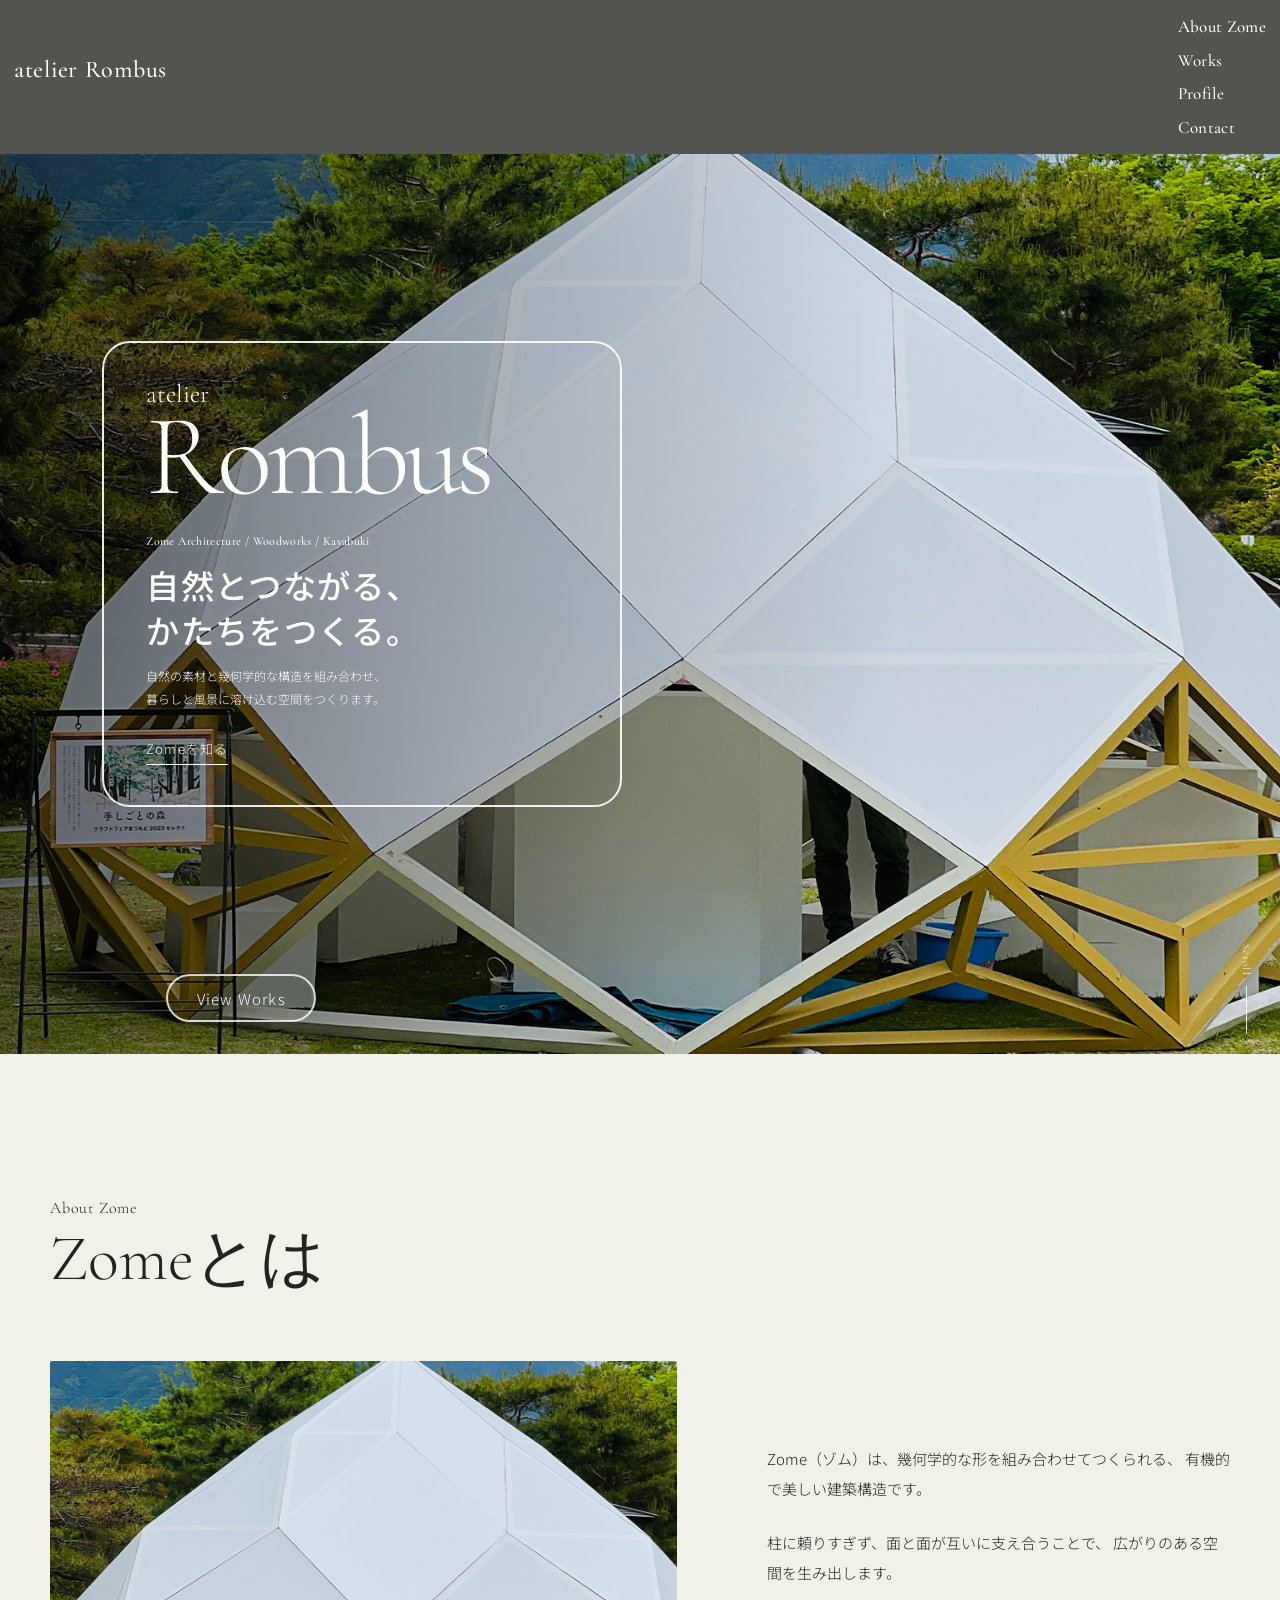
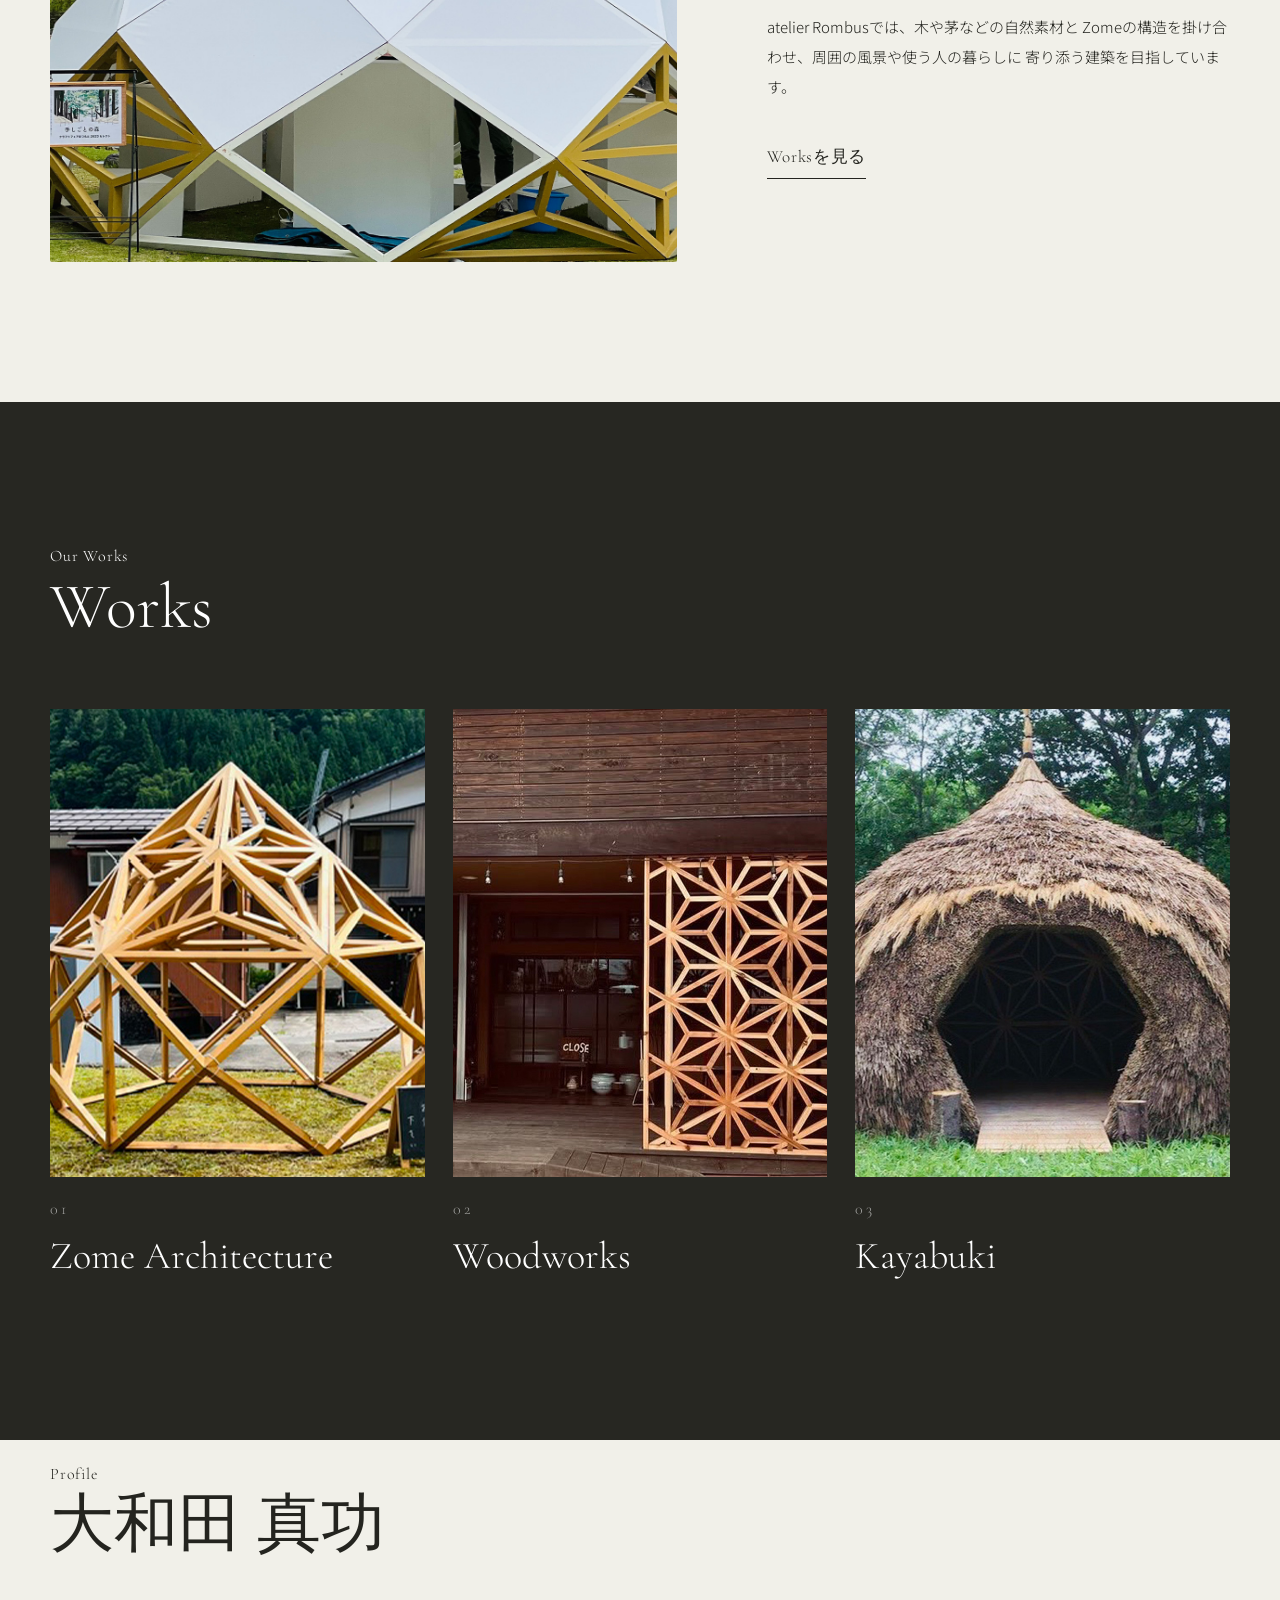
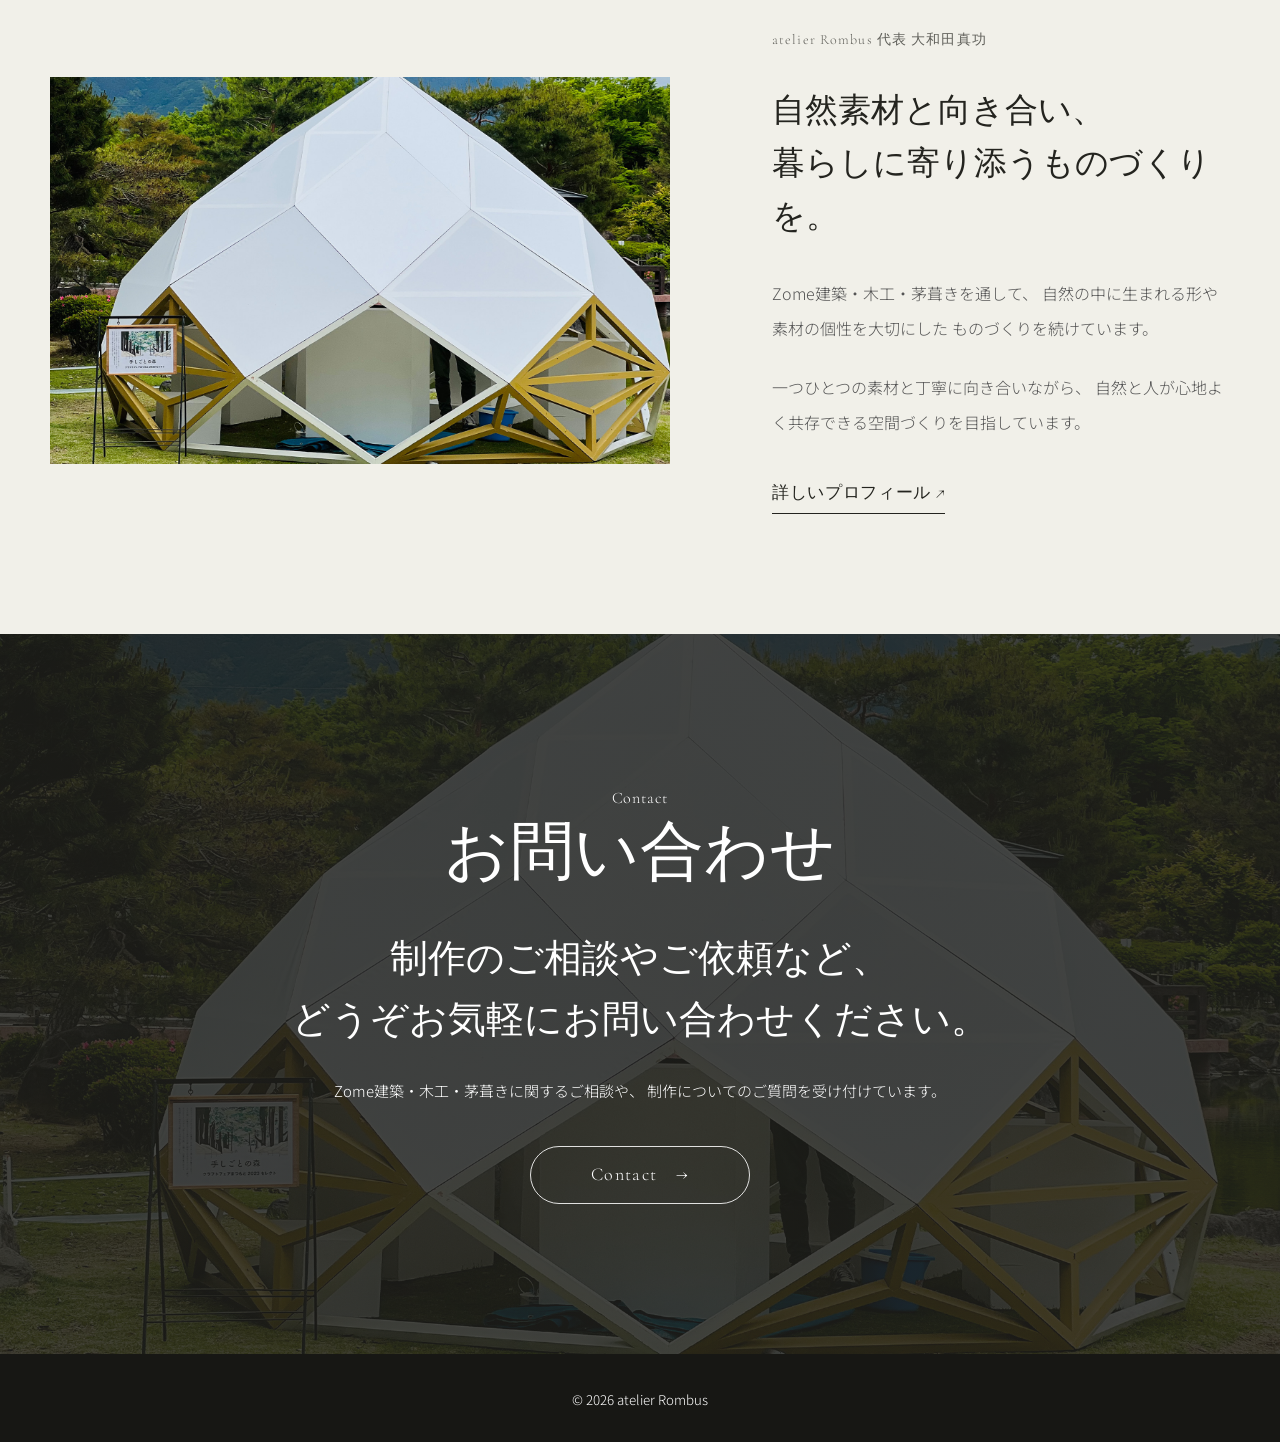
==== index.html @ b45b2fbe "Update site pages and responsive styles" ====
<!DOCTYPE html>
<html lang="ja">
<head>
  <meta charset="UTF-8">

  <meta
    name="viewport"
    content="width=device-width, initial-scale=1.0"
  >

  <meta
  name="description"
  content="atelier Rombusは、Zome建築・木工・茅葺きを通して、自然と人が調和するものづくりを行っています。"
>

  <title>atelier Rombus | Zome建築・木工・茅葺き</title>

  <link rel="icon" type="image/png" href="images/favicon.png">
  <link rel="preconnect" href="https://fonts.googleapis.com">
  <link rel="preconnect" href="https://fonts.gstatic.com" crossorigin>

  <link
    href="https://fonts.googleapis.com/css2?family=Cormorant+Garamond:wght@300;400;500&family=Noto+Sans+JP:wght@300;400;500&display=swap"
    rel="stylesheet"
  >

  <link rel="stylesheet" href="css/style.css">
</head>

<body>

  <header class="header">

    <a class="header-logo" href="#top">
      atelier Rombus
    </a>

    <button
      class="menu-button"
      type="button"
      aria-label="メニューを開く"
      aria-expanded="false"
      aria-controls="global-nav"
    >
      <span></span>
      <span></span>
      <span></span>
    </button>

    <nav
      class="global-nav"
      id="global-nav"
      aria-label="メインナビゲーション"
    >
      <ul>
          <li><a href="#zome">About Zome</a></li>
          <li><a href="#works">Works</a></li>
          <li><a href="profile.html">Profile</a></li>
          <li><a href="contact.html">Contact</a></li>
      </ul>
    </nav>

  </header>


  <main>

    <!-- Hero -->
    <section class="hero" id="top">

      <img
        class="hero-image"
        src="images/hero-main.jpg"
        alt="自然の中に建つ幾何学的な形状のZome建築"
      >

      <div class="hero-overlay"></div>

      <div class="hero-content">

        <div class="hero-copy">

          <p class="hero-small-title">
            atelier
          </p>

          <h1 class="hero-title">
            Rombus
          </h1>

          <p class="hero-category">
            Zome Architecture / Woodworks / Kayabuki
          </p>

          <p class="hero-catch">
            自然とつながる、<br>
            かたちをつくる。
          </p>

          <p class="hero-description">
            自然の素材と幾何学的な構造を組み合わせ、<br>
            暮らしと風景に溶け込む空間をつくります。
          </p>

          <a class="hero-link" href="#zome">
            Zomeを知る
          </a>

        </div>

      </div>

      <a class="photo-link" href="#works">
        View Works
      </a>

      <div class="scroll">
        <span>Scroll</span>
        <span class="scroll-line"></span>
      </div>

    </section>


    <!-- Zomeとは -->
    <section class="zome-section" id="zome">

      <div class="section-inner">

        <div class="zome-heading fade-up">

          <p class="section-label">
            About Zome
          </p>

          <h2 class="section-title">
            Zomeとは
          </h2>

        </div>

        <div class="zome-content">

          <div class="zome-image-wrap fade-up">

            <img
              class="zome-image"
              src="images/hero-main.jpg"
              alt="atelier Rombusが制作するZome建築"
            >

          </div>

          <div class="zome-text fade-up">

            <p>
              Zome（ゾム）は、幾何学的な形を組み合わせてつくられる、
              有機的で美しい建築構造です。
            </p>

            <p>
              柱に頼りすぎず、面と面が互いに支え合うことで、
              広がりのある空間を生み出します。
            </p>

            <p>
              atelier Rombusでは、木や茅などの自然素材と
              Zomeの構造を掛け合わせ、周囲の風景や使う人の暮らしに
              寄り添う建築を目指しています。
            </p>

            <a class="text-link" href="#works">
              Worksを見る
            </a>

          </div>

        </div>

      </div>

    </section>


    <!-- Works -->
    <section class="works-section" id="works">

      <div class="section-inner">

        <p class="section-label fade-up">
          Our Works
        </p>

        <h2 class="section-title fade-up">
          Works
        </h2>

        <div class="works-grid">

          <!-- Zome -->
          <a
            href="zome.html"
            class="work-card fade-up"
          >

            <div class="work-card-image">
              <img
                src="images/works-zome.jpg"
                alt="Zome Architecture"
              >
            </div>

            <p class="work-number">01</p>

            <h3>Zome Architecture</h3>

          </a>


          <!-- Woodworks -->
          <a href="woodworks.html" class="work-card fade-up">

            <div class="work-card-image">
              <img
                src="images/works-woodworks.jpg"
                alt="Woodworks"
              >
            </div>

            <p class="work-number">02</p>

            <h3>Woodworks</h3>

          </a>


          <!-- Kayabuki -->
          <a href="kayabuki.html" class="work-card fade-up">

            <div class="work-card-image">
              <img
                src="images/works-kayabuki.jpg"
                alt="Kayabuki"
              >
            </div>

            <p class="work-number">03</p>

            <h3>Kayabuki</h3>

          </a>

        </div>

      </div>

    </section>


    <!-- Profile -->
<section class="profile-section" id="profile">

  <div class="section-inner">

    <div class="profile-heading fade-up">

      <p class="section-label">
        Profile
      </p>

      <h2 class="section-title">
        大和田 真功
      </h2>

    </div>

    <div class="profile-content">

      <div class="profile-image-wrap fade-up">

        <img
          class="profile-image"
          src="images/hero-main.jpg"
          alt="atelier Rombus代表 大和田真功"
        >

      </div>

      <div class="profile-body fade-up">

        <p class="profile-role">
          atelier Rombus 代表  大和田真功
        </p>

        <p class="profile-lead">
          自然素材と向き合い、<br>
          暮らしに寄り添うものづくりを。
        </p>

        <p class="profile-text">
          Zome建築・木工・茅葺きを通して、
          自然の中に生まれる形や素材の個性を大切にした
          ものづくりを続けています。
        </p>

        <p class="profile-text">
          一つひとつの素材と丁寧に向き合いながら、
          自然と人が心地よく共存できる空間づくりを目指しています。
        </p>

        <a class="text-link" href="profile.html">
          詳しいプロフィール ↗
        </a>

      </div>

    </div>

  </div>

</section>


    <!-- Contact -->
    <section class="contact-section" id="contact">

      <div class="section-inner narrow fade-up">

        <p class="section-label">
          Contact
        </p>

        <h2 class="section-title">
          お問い合わせ
        </h2>

        <p class="contact-lead">
          制作のご相談やご依頼など、<br>
          どうぞお気軽にお問い合わせください。
        </p>

        <p class="contact-text">
          Zome建築・木工・茅葺きに関するご相談や、
          制作についてのご質問を受け付けています。
        </p>

        <a class="contact-button" href="contact.html">
         Contact
        <span aria-hidden="true">→</span>
        </a>

      </div>

    </section>

  </main>


  <footer class="footer">

    <p>
      <small>&copy; 2026 atelier Rombus</small>
    </p>

  </footer>


  <script>
    const menuButton = document.querySelector(".menu-button");
    const globalNav = document.querySelector(".global-nav");
    const navLinks = document.querySelectorAll(".global-nav a");

    if (menuButton && globalNav) {
      menuButton.addEventListener("click", () => {
        const isOpen =
          menuButton.getAttribute("aria-expanded") === "true";

        menuButton.setAttribute(
          "aria-expanded",
          String(!isOpen)
        );

        globalNav.classList.toggle("is-open");
        menuButton.classList.toggle("is-open");
      });
    }

    navLinks.forEach((link) => {
      link.addEventListener("click", () => {
        menuButton?.setAttribute(
          "aria-expanded",
          "false"
        );

        globalNav?.classList.remove("is-open");
        menuButton?.classList.remove("is-open");
      });
    });


    const fadeElements =
      document.querySelectorAll(".fade-up");

    const fadeObserver = new IntersectionObserver(
      (entries, observer) => {
        entries.forEach((entry) => {
          if (entry.isIntersecting) {
            entry.target.classList.add("is-visible");
            observer.unobserve(entry.target);
          }
        });
      },
      {
        threshold: 0.15,
      }
    );

    fadeElements.forEach((element) => {
      fadeObserver.observe(element);
    });const header = document.querySelector(".header");

const darkHeaderSections = [
  document.querySelector("#zome"),
  document.querySelector("#profile"),
  document.querySelector("#contact")
].filter(Boolean);

const updateHeaderColor = () => {
  const headerY = 120;

  const shouldBeDark = darkHeaderSections.some((section) => {
    const rect = section.getBoundingClientRect();

    return rect.top <= headerY && rect.bottom >= headerY;
  });

  header?.classList.toggle("is-dark", shouldBeDark);
};

window.addEventListener("scroll", updateHeaderColor);
window.addEventListener("resize", updateHeaderColor);

updateHeaderColor();
  </script>

</body>
</html>
---- css/style.css ----
@charset "UTF-8";

/* =========================
   Base
========================= */

:root {
  --color-white: #ffffff;
  --color-black: #171714;
  --color-text: #24241f;
  --color-bg: #f1f0e9;
  --color-line: rgba(255, 255, 255, 0.75);
  --font-serif: "Cormorant Garamond", serif;
  --font-sans: "Noto Sans JP", sans-serif;
}

*,
*::before,
*::after {
  box-sizing: border-box;
}

html {
  scroll-behavior: smooth;
}

body {
  margin: 0;
  color: var(--color-text);
  background: var(--color-bg);
  font-family: var(--font-sans);
  font-weight: 300;
  line-height: 1.8;
}

img {
  display: block;
  width: 100%;
}

a {
  color: inherit;
  text-decoration: none;
}

ul {
  margin: 0;
  padding: 0;
  list-style: none;
}

button {
  padding: 0;
  border: 0;
  background: transparent;
  color: inherit;
  font: inherit;
}


/* =========================
   Header
========================= */

.header {
  top: 16px;
  right: 16px;
  left: 16px;

  display: flex;
  align-items: center;
  justify-content: space-between;

  padding: 10px 14px;

  background: rgba(23, 23, 20, 0.72);
  backdrop-filter: blur(8px);
  -webkit-backdrop-filter: blur(8px);

  color: var(--color-white);
  text-shadow: none;
}

.header.is-dark {
  color: var(--color-white);
}

.header.is-dark .menu-button span {
  background: var(--color-white);
}

.header-logo {
  display: inline-block;
  margin-bottom: 14px;
  font-family: var(--font-serif);
  font-size: 24px;
  font-weight: 500;
  letter-spacing: 0.03em;
}

.global-nav a {
  display: block;
  padding: 4px 0;
  font-family: var(--font-serif);
  font-size: 17px;
  font-weight: 500;
  line-height: 1.5;
  letter-spacing: 0.02em;
  transition: opacity 0.3s ease;
}

.global-nav a:hover {
  opacity: 0.6;
}

.menu-button {
  display: none;
}

.header.is-dark {
  color: #222;
  text-shadow: none;
}


/* =========================
   Hero
========================= */

.hero {
  position: relative;
  min-height: 100svh;
  overflow: hidden;
  color: var(--color-white);
  background: #333;
}

.hero-image {
  position: absolute;
  inset: 0;
  height: 100%;
  object-fit: cover;
  object-position: center;
}

.hero-overlay {
  position: absolute;
  inset: 0;
  background:
    linear-gradient(
      90deg,
      rgba(0, 0, 0, 0.52) 0%,
      rgba(0, 0, 0, 0.22) 38%,
      rgba(0, 0, 0, 0.03) 70%
    );
}

.hero-content {
  position: relative;
  z-index: 2;
  display: flex;
  min-height: 100svh;
  align-items: center;
  padding: 60px 7vw 120px 8vw;
}

.hero-copy {
  width: min(520px, 48vw);
  padding: 38px 42px 40px;
  border: 2px solid rgba(255,255,255,.9);
  border-radius: 28px;
}

.hero-small-title {
  margin: 0 0 2px;
  font-family: var(--font-serif);
  font-size: clamp(20px, 2vw, 30px);
  font-weight: 300;
  line-height: 1;
}

.hero-title {
  margin: 0 0 26px;
  font-family: var(--font-serif);
  font-size: clamp(72px, 9vw, 138px);
  font-weight: 300;
  line-height: 0.84;
  letter-spacing: -0.04em;
}

.hero-category {
  margin: 0 0 10px;
  font-family: var(--font-serif);
  font-size: 12px;
  font-weight: 500;
  letter-spacing: 0.03em;
}

.hero-catch {
  margin: 0 0 12px;
  font-size: clamp(24px, 2.6vw, 38px);
  font-weight: 500;
  line-height: 1.35;
  letter-spacing: 0.04em;
}

.hero-description {
  margin: 0 0 22px;
  font-size: 12px;
  line-height: 1.9;
}

.hero-link {
  position: relative;
  display: inline-block;
  padding-bottom: 5px;
  font-size: 13px;
  letter-spacing: 0.08em;
}

.hero-link::after {
  position: absolute;
  right: 0;
  bottom: 0;
  left: 0;
  height: 1px;
  background: var(--color-white);
  content: "";
  transform-origin: left;
  transition: transform 0.3s ease;
}

.hero-link:hover::after {
  transform: scaleX(0.45);
}

.photo-link {
  position: absolute;
  bottom: 32px;
  left: 13vw;
  z-index: 3;
  display: grid;

  width: 150px;
  height: 48px;

  place-items: center;

  border: 2px solid rgba(255, 255, 255, 0.8);
  border-radius: 999px;

  font-size: 15px;

  letter-spacing: 0.08em;
}

.photo-link:hover {
  background: var(--color-white);
  color: var(--color-black);
}

.scroll {
  position: absolute;
  right: 24px;
  bottom: 20px;
  z-index: 3;
  display: flex;
  align-items: center;
  gap: 10px;
  writing-mode: vertical-rl;
}

.scroll span:first-child {
  font-family: var(--font-serif);
  font-size: 11px;
  letter-spacing: 0.12em;
}

.scroll-line {
  display: block;
  width: 1px;
  height: 48px;
  background: rgba(255, 255, 255, 0.8);
}


/* =========================
   Common section
========================= */

.section-inner {
  width: min(1180px, calc(100% - 48px));
  margin-inline: auto;
}

.section-inner.narrow {
  width: min(760px, calc(100% - 48px));
}

.section-label {
  margin: 0 0 4px;
  font-family: var(--font-serif);
  font-size: 16px;
  letter-spacing: 0.05em;
}

.section-title {
  margin: 0;
  font-family: var(--font-serif);
  font-size: clamp(42px, 5vw, 72px);
  font-weight: 300;
  line-height: 1;
}


/* =========================
   Zome
========================= */

.zome-section {
  padding: 140px 0;
}

.zome-heading {
  margin-bottom: 70px;
}

.zome-content {
  display: grid;
  grid-template-columns: minmax(0, 1.15fr) minmax(300px, 0.85fr);
  align-items: center;
  gap: clamp(40px, 7vw, 100px);
}

.zome-image-wrap {
  overflow: hidden;
  border-radius: 2px;
}

.zome-image {
  aspect-ratio: 5 / 4;
  object-fit: cover;
}

.zome-text {
  font-size: 15px;
}

.zome-text p {
  margin: 0 0 24px;
}

.text-link {
  position: relative;
  display: inline-block;
  margin-top: 14px;
  padding-bottom: 5px;
  font-family: var(--font-serif);
  font-size: 17px;
  letter-spacing: 0.04em;
}

.text-link::after {
  position: absolute;
  right: 0;
  bottom: 0;
  left: 0;
  height: 1px;
  background: currentColor;
  content: "";
}


/* =========================
   Works
========================= */

.works-section {
  padding: 140px 0 160px;
  background: #272722;
  color: var(--color-white);
}

.works-grid {
  display: grid;
  grid-template-columns: repeat(3, 1fr);
  gap: 28px;
  margin-top: 70px;
}

.work-card {
  display: block;
  color: inherit;
  text-decoration: none;
  overflow: hidden;
}

.work-card-image {
  position: relative;
  overflow: hidden;
  aspect-ratio: 4 / 5;
}

.work-card-image img {
  width: 100%;
  height: 100%;
  object-fit: cover;
  transition: transform .6s ease;
}

.work-card:hover img {
  transform: scale(1.05);
}

.work-number {
  margin: 18px 0 10px;
  font-family: var(--font-serif);
  font-size: 16px;
  letter-spacing: .18em;
  opacity: .55;
}

.work-card h3 {
  margin: 0;
  font-family: var(--font-serif);
  font-size: clamp(26px, 3vw, 38px);
  font-weight: 300;
  line-height: 1.2;
}

/* =========================
   Profile
========================= */

.profile-section {
  padding: 150px 0;
  background: var(--color-bg);
}

.profile-heading {
  margin-bottom: 70px;
}

.profile-content {
  display: grid;
  grid-template-columns: 1.15fr 0.85fr;
  align-items: center;
  gap: clamp(50px, 8vw, 110px);
}

.profile-image-wrap {
  overflow: hidden;
}

.profile-image {
  display: block;
  width: 100%;
  aspect-ratio: 16 / 10;
  object-fit: cover;
  object-position: center;
}

.profile-body {
  max-width: 520px;
}

.profile-role {
  margin: 0 0 18px;
  font-family: var(--font-serif);
  font-size: 16px;
  letter-spacing: 0.08em;
  opacity: 0.7;
}

.profile-lead {
  margin: 0 0 32px;
  font-family: var(--font-serif);
  font-size: clamp(24px, 2.6vw, 38px);
  font-weight: 300;
  line-height: 1.6;
}

.profile-text {
  margin: 0 0 24px;
  color: #555;
  font-size: 16px;
  line-height: 2.2;
}


/* =========================
   Contact
========================= */

.contact-section {
  position: relative;
  overflow: hidden;
  padding: 150px 0;
  background:
    linear-gradient(
      rgba(31, 31, 27, 0.82),
      rgba(31, 31, 27, 0.82)
    ),
    url("../images/hero-main.jpg") center / cover;
  color: var(--color-white);
  text-align: center;
}

.contact-section .section-label {
  margin-bottom: 8px;
}

.contact-section .section-title {
  margin-bottom: 44px;
}

.contact-lead {
  margin: 0 0 24px;
  font-family: var(--font-serif);
  font-size: clamp(26px, 3vw, 40px);
  font-weight: 300;
  line-height: 1.6;
}

.contact-text {
  max-width: 620px;
  margin: 0 auto 40px;
  font-size: 15px;
  line-height: 2;
}

.contact-button {
  display: inline-flex;
  min-width: 220px;
  min-height: 58px;
  align-items: center;
  justify-content: center;
  gap: 18px;
  border: 1px solid rgba(255, 255, 255, 0.85);
  border-radius: 999px;
  font-family: var(--font-serif);
  font-size: 18px;
  letter-spacing: 0.08em;
  transition:
    background 0.3s ease,
    color 0.3s ease,
    transform 0.3s ease;
}

.contact-button span {
  transition: transform 0.3s ease;
}

.contact-button:hover {
  background: var(--color-white);
  color: var(--color-black);
  transform: translateY(-2px);
}

.contact-button:hover span {
  transform: translateX(6px);
}


/* =========================
   Footer
========================= */

.footer {
  padding: 30px 24px;
  background: var(--color-black);
  color: var(--color-white);
  text-align: center;
}

.footer p {
  margin: 0;
}

/* =========================
   Scroll Animation
========================= */

.fade-up {
  opacity: 0;
  transform: translateY(40px);
  transition:
    opacity 0.8s ease,
    transform 0.8s ease;
}

.fade-up.is-visible {
  opacity: 1;
  transform: translateY(0);
}

/* =========================
   Tablet
========================= */

@media (max-width: 900px) {

  .header {
    top: 22px;
    right: 22px;
    left: 22px;
    display: flex;
    align-items: center;
    justify-content: space-between;
  }

  .header-logo {
    margin: 0;
    font-size: 19px;
  }

  .menu-button {
    position: relative;
    z-index: 102;
    display: flex;
    width: 36px;
    height: 30px;
    flex-direction: column;
    justify-content: center;
    gap: 6px;
    cursor: pointer;
  }

  .menu-button span {
    display: block;
    width: 100%;
    height: 1px;
    background: var(--color-white);
    transition:
      transform 0.3s ease,
      opacity 0.3s ease;
  }

  .menu-button.is-open span:nth-child(1) {
    transform: translateY(7px) rotate(45deg);
  }

  .menu-button.is-open span:nth-child(2) {
    opacity: 0;
  }

  .menu-button.is-open span:nth-child(3) {
    transform: translateY(-7px) rotate(-45deg);
  }

  .global-nav {
    position: fixed;
    inset: 0;
    z-index: 101;
    display: grid;
    place-items: center;
    background: rgba(23, 23, 20, 0.96);
    opacity: 0;
    pointer-events: none;
    transition: opacity 0.3s ease;
  }

  .global-nav.is-open {
    opacity: 1;
    pointer-events: auto;
  }

  .global-nav ul {
    text-align: center;
  }
  .global-nav ul {
  text-align: center;
}

.global-nav li {
  margin-bottom: 18px;
}

.global-nav li:last-child {
  margin-bottom: 0;
}

.global-nav a {
  padding: 8px;
  font-size: 34px;
}

  .global-nav a {
    padding: 8px;
    font-size: 34px;
  }

  .photo-link {
    left: 24px;
  }

  .zome-content {
    grid-template-columns: 1fr;
  }

  .works-grid {
    grid-template-columns: 1fr;
    gap: 60px;
  }

  .work-card-image {
    aspect-ratio: 16 / 10;
  }

  .profile-content {
  grid-template-columns: 1fr;
  gap: 40px;
}

}

/* =========================
   Scroll Animation
========================= */

.fade-up {
  opacity: 0;
  transform: translateY(40px);
  transition:
    opacity 0.8s ease,
    transform 0.8s ease;
}

.fade-up.is-visible {
  opacity: 1;
  transform: translateY(0);
}

/* =========================
   Smartphone
========================= */

@media (max-width: 600px) {

  .hero {
    min-height: 100svh;
  }

  .hero-image {
    object-position: 57% center;
  }

  .hero-overlay {
    background:
      linear-gradient(
        180deg,
        rgba(31, 31, 27, 88) 10%,
        rgba(31, 31, 27, 88) 100%
      );
  }

.hero-content {
  padding: 60px 6vw 100px;
}

.hero-copy {
  width: min(100%, 260px);
  border: 2px solid rgba(255, 255, 255, 0.9);
  padding: 38px 14px;
}

  .hero-small-title {
    font-size: 19px;
  }

  .hero-title {
  margin-bottom: 22px;
  font-size: clamp(60px, 19vw, 86px);
}

  .hero-category {
    font-size: 10px;
    line-height: 1.5;
  }

  .hero-catch {
  font-size: 27px;
  line-height: 1.45;
}

 .hero-description {
  font-size: 12px;
  line-height: 1.8;
}

  .hero-description br {
    display: none;
  }

  .photo-link {
    bottom: 24px;
    left: 18px;
    width: 116px;
    height: 38px;
  }

  .scroll {
    right: 14px;
  }

  .zome-section,
  .works-section,
  .profile-section,
  .contact-section {
    padding: 95px 0;
  }

  .section-inner,
  .section-inner.narrow {
    width: min(100% - 36px, 1180px);
  }

  .zome-heading {
    margin-bottom: 45px;
  }

  .zome-content {
    gap: 34px;
  }

  .profile-text {
    margin-top: 38px;
    font-size: 14px;
  }

  .contact-section {
  padding: 120px 0;
}

.contact-section .section-title {
  margin-bottom: 32px;
}

.contact-lead {
  font-size: 25px;
}

.contact-text {
  font-size: 14px;
}

.contact-button{
  transition:
    background .3s,
    color .3s,
    transform .3s,
    box-shadow .3s;
}
.contact-button:hover{
  transform: translateY(-2px);
  box-shadow: 0 12px 30px rgba(0,0,0,.18);
}

}
/* ==============================
   Zome Detail
============================== */

.zome-intro {
  padding: 140px 24px 80px;
}

.zome-intro .section-inner,
.zome-gallery .section-inner {
  width: min(1100px, 90%);
  margin: 0 auto;
}

.zome-intro h1 {
  font-family: "Cormorant Garamond", serif;
  font-size: 48px;
  font-weight: 400;
  margin-bottom: 24px;
}

.zome-lead {
  font-size: 18px;
  margin-bottom: 24px;
}

.zome-text {
  max-width: 700px;
  line-height: 2;
}


/* Gallery */

.zome-gallery {
  padding: 40px 24px 120px;
}
/* Zome Structure */

.zome-structure {
  display: grid;
  grid-template-columns: 1fr 1fr;
  gap: 64px;
  align-items: center;
  margin-top: 120px;
}

.zome-structure-image img {
  display: block;
  width: 100%;
  height: auto;
}

.zome-structure-text h2 {
  font-family: "Cormorant Garamond", serif;
  font-size: 36px;
  font-weight: 400;
  margin-bottom: 24px;
}

.zome-structure-text p {
  line-height: 2;
}


@media (max-width: 768px) {

  .zome-structure {
    grid-template-columns: 1fr;
    gap: 32px;
    margin-top: 80px;
  }

}

.gallery-wide {
  margin-bottom: 80px;
}

.gallery-wide img {
  display: block;
  width: 100%;
  height: auto;
}

.gallery-pair {
  display: grid;
  grid-template-columns: repeat(2, 1fr);
  gap: 32px;
  margin-bottom: 80px;
}

.gallery-portrait {
  aspect-ratio: 3 / 4;
}

.image-placeholder {
  width: 100%;
  height: 100%;
  display: flex;
  align-items: center;
  justify-content: center;
  background: #e8e5dc;
  color: #777;
  font-size: 14px;
}
.gallery-portrait img {
  width: 100%;
  height: 100%;
  object-fit: cover;
  display: block;
}

/* Smartphone */

@media (max-width: 768px) {

  .zome-intro {
    padding: 110px 20px 60px;
  }

  .zome-intro h1 {
    font-size: 36px;
  }

  .gallery-pair {
    grid-template-columns: 1fr 1fr;
    gap: 12px;
    margin-bottom: 48px;
  }

  .gallery-wide {
    margin-bottom: 48px;
  }

  .zome-gallery {
    padding: 20px 20px 80px;
  }

}
/* ========================================
   Woodworks
======================================== */

.woodworks-pair {
  display: grid;
  grid-template-columns: 1fr 1fr;
  gap: 32px;
  align-items: start;
  margin-bottom: 72px;
}

.woodworks-item {
  width: 100%;
}

.woodworks-item img {
  display: block;
  width: 100%;
  height: auto;
}

.zome-gallery .gallery-wide {
  margin-bottom: 72px;
}

.zome-gallery .gallery-wide img {
  display: block;
  width: 100%;
  height: auto;
}


/* Woodworks Smartphone */
@media (max-width: 768px) {

  .woodworks-pair {
    grid-template-columns: 1fr;
    gap: 32px;
    margin-bottom: 48px;
  }

  .zome-gallery .gallery-wide {
    margin-bottom: 48px;
  }

}

/* Smartphone */
@media (max-width: 768px) {

  .woodworks-pair {
    grid-template-columns: 1fr;
    gap: 24px;
    margin-bottom: 32px;
  }

}
/* ========================================
   Woodworks
======================================== */

.woodworks-pair {
  display: grid;
  grid-template-columns: 1fr 1fr;
  gap: 32px;
  align-items: start;
  margin-bottom: 72px;
}

.woodworks-item {
  width: 100%;
}

.woodworks-item img {
  display: block;
  width: 100%;
  height: auto;
}

.zome-gallery .gallery-wide {
  margin-bottom: 72px;
}

.zome-gallery .gallery-wide img {
  display: block;
  width: 100%;
  height: auto;
}


/* Woodworks Smartphone */
@media (max-width: 768px) {

  .woodworks-pair {
    grid-template-columns: 1fr;
    gap: 32px;
    margin-bottom: 48px;
  }

  .zome-gallery .gallery-wide {
    margin-bottom: 48px;
  }

}
/* ========================================
   Profile
======================================== */

.profile-section {
  padding: 20px 0 120px;
}

.profile-grid {
  display: grid;
  grid-template-columns: 0.9fr 1.1fr;
  gap: 72px;
  align-items: center;
}

.profile-placeholder {
  width: 100%;
  height: 420px;
  display: flex;
  align-items: center;
  justify-content: center;
  background: #e8e6df;
  color: #777;
  font-family: var(--font-serif);
  letter-spacing: 0.15em;
  font-size: 14px;
}

.profile-content h2 {
  margin: 16px 0 8px;
  font-size: 36px;
  font-weight: 400;
}

.profile-role {
  margin-bottom: 32px;
  font-size: 14px;
  letter-spacing: 0.08em;
}

.profile-text p {
  margin-bottom: 20px;
}

.profile-note {
  margin-top: 28px;
  font-size: 12px;
  opacity: 0.6;
}


/* Profile Smartphone */
@media (max-width: 768px) {

  .profile-section {
    padding: 20px 20px 80px;
  }

  .profile-grid {
    grid-template-columns: 1fr;
    gap: 40px;
  }

  .profile-placeholder {
    height: 360px;
  }

  .profile-content h2 {
    font-size: 30px;
  }

}
/* ========================================
   Contact
======================================== */

.contact-page {
  padding: 80px 0 120px;
  background: var(--color-bg);
  background-image: none;
  color: var(--color-text);
  text-align: left;
}

.contact-form {
  max-width: 720px;
  margin: 0;
}

.contact-form,
.contact-form label,
.contact-form input,
.contact-form textarea {
  color: var(--color-text);
}

.form-group {
  margin-bottom: 40px;
}

.form-group label {
  display: block;
  margin-bottom: 12px;
  font-size: 13px;
  letter-spacing: 0.05em;
}

.form-group input,
.form-group textarea {
  display: block;
  width: 100%;
  padding: 14px 0;
  border: none;
  border-bottom: 1px solid rgba(36, 36, 31, 0.35);
  border-radius: 0;
  outline: none;
  background: transparent;
  color: var(--color-text);
  font: inherit;
}

.form-group textarea {
  resize: vertical;
}

.form-group input:focus,
.form-group textarea:focus {
  border-bottom-color: var(--color-text);
}

.form-submit {
  margin-top: 48px;
}

.form-submit button {
  min-width: 160px;
  padding: 14px 32px;
  border: 1px solid var(--color-text);
  background: transparent;
  color: var(--color-text);
  font-family: var(--font-serif);
  font-size: 14px;
  letter-spacing: 0.12em;
  cursor: pointer;
  transition: 0.3s;
}

.form-submit button:hover {
  background: var(--color-text);
  color: var(--color-bg);
}


/* Contact Smartphone */
@media (max-width: 768px) {

  .contact-page {
  padding: 20px 20px 80px;
}

  .form-group {
    margin-bottom: 32px;
  }

  .form-submit button {
    width: 100%;
  }

}
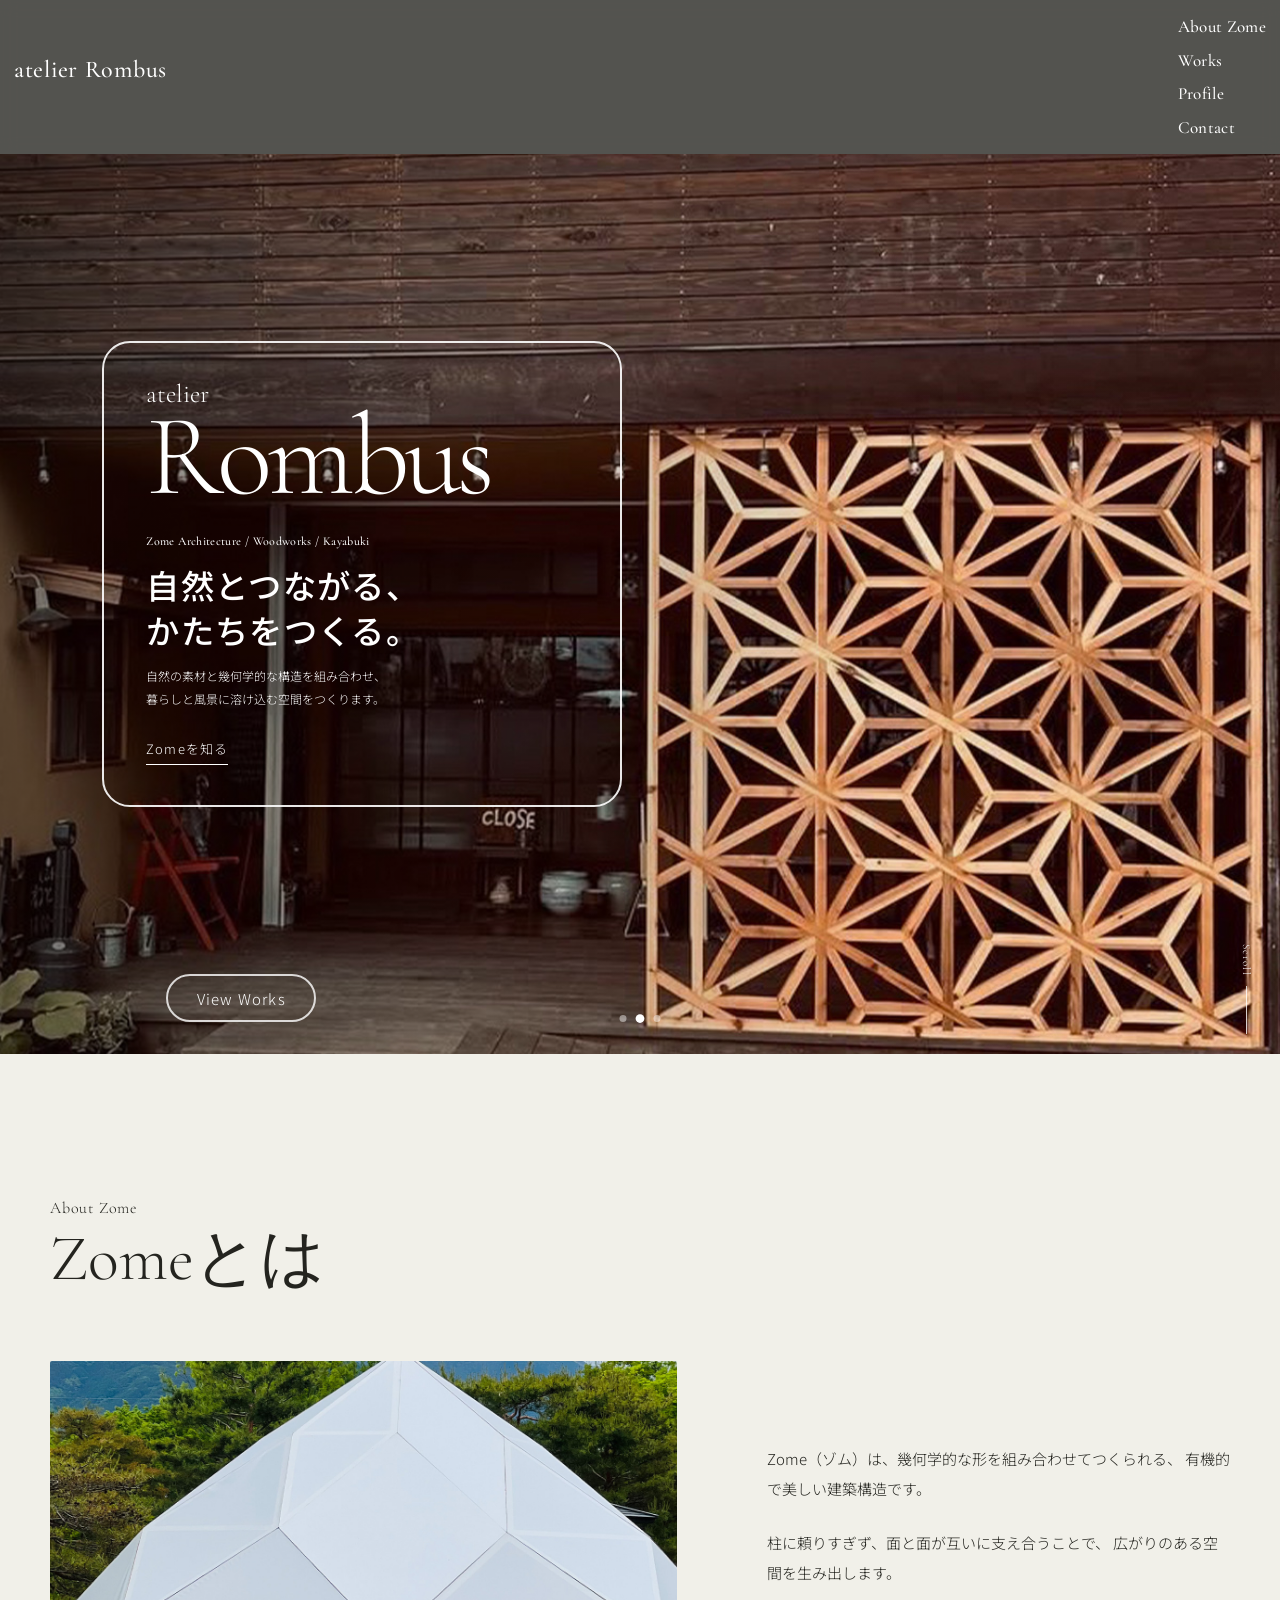
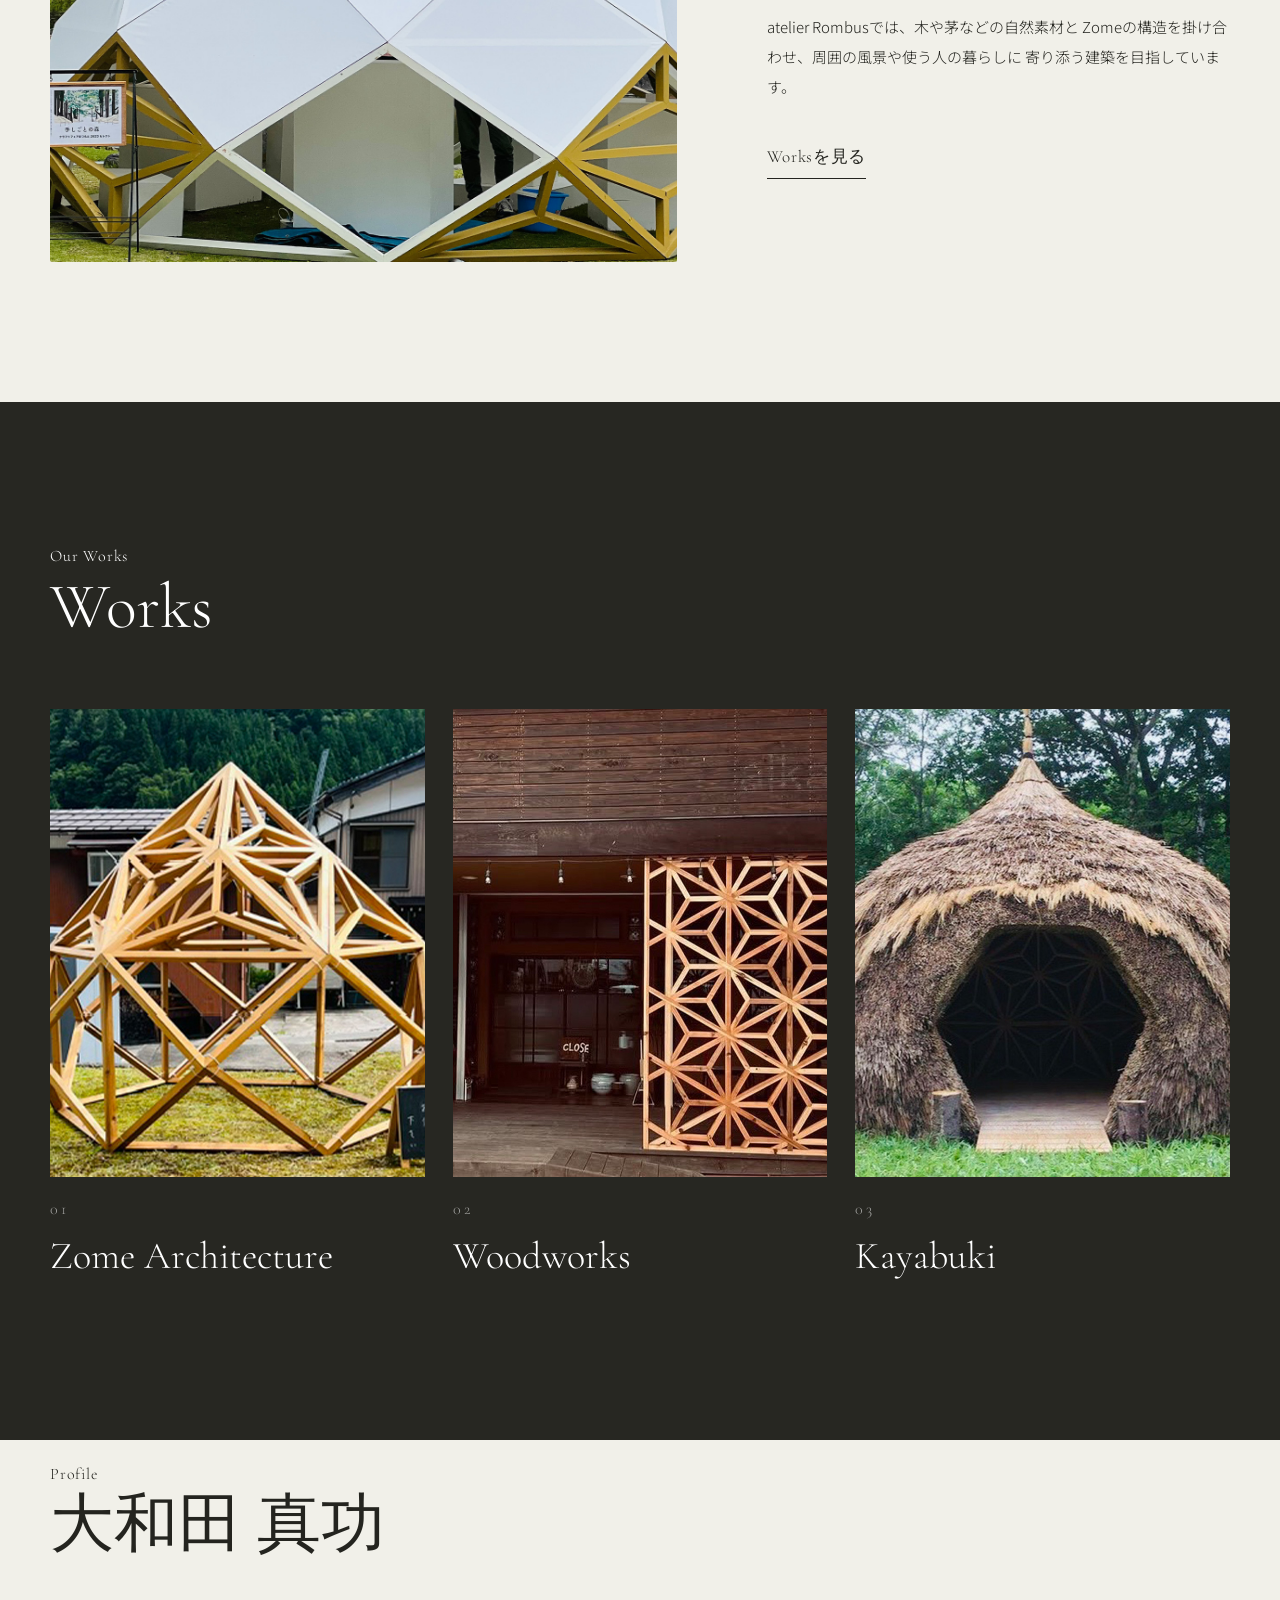
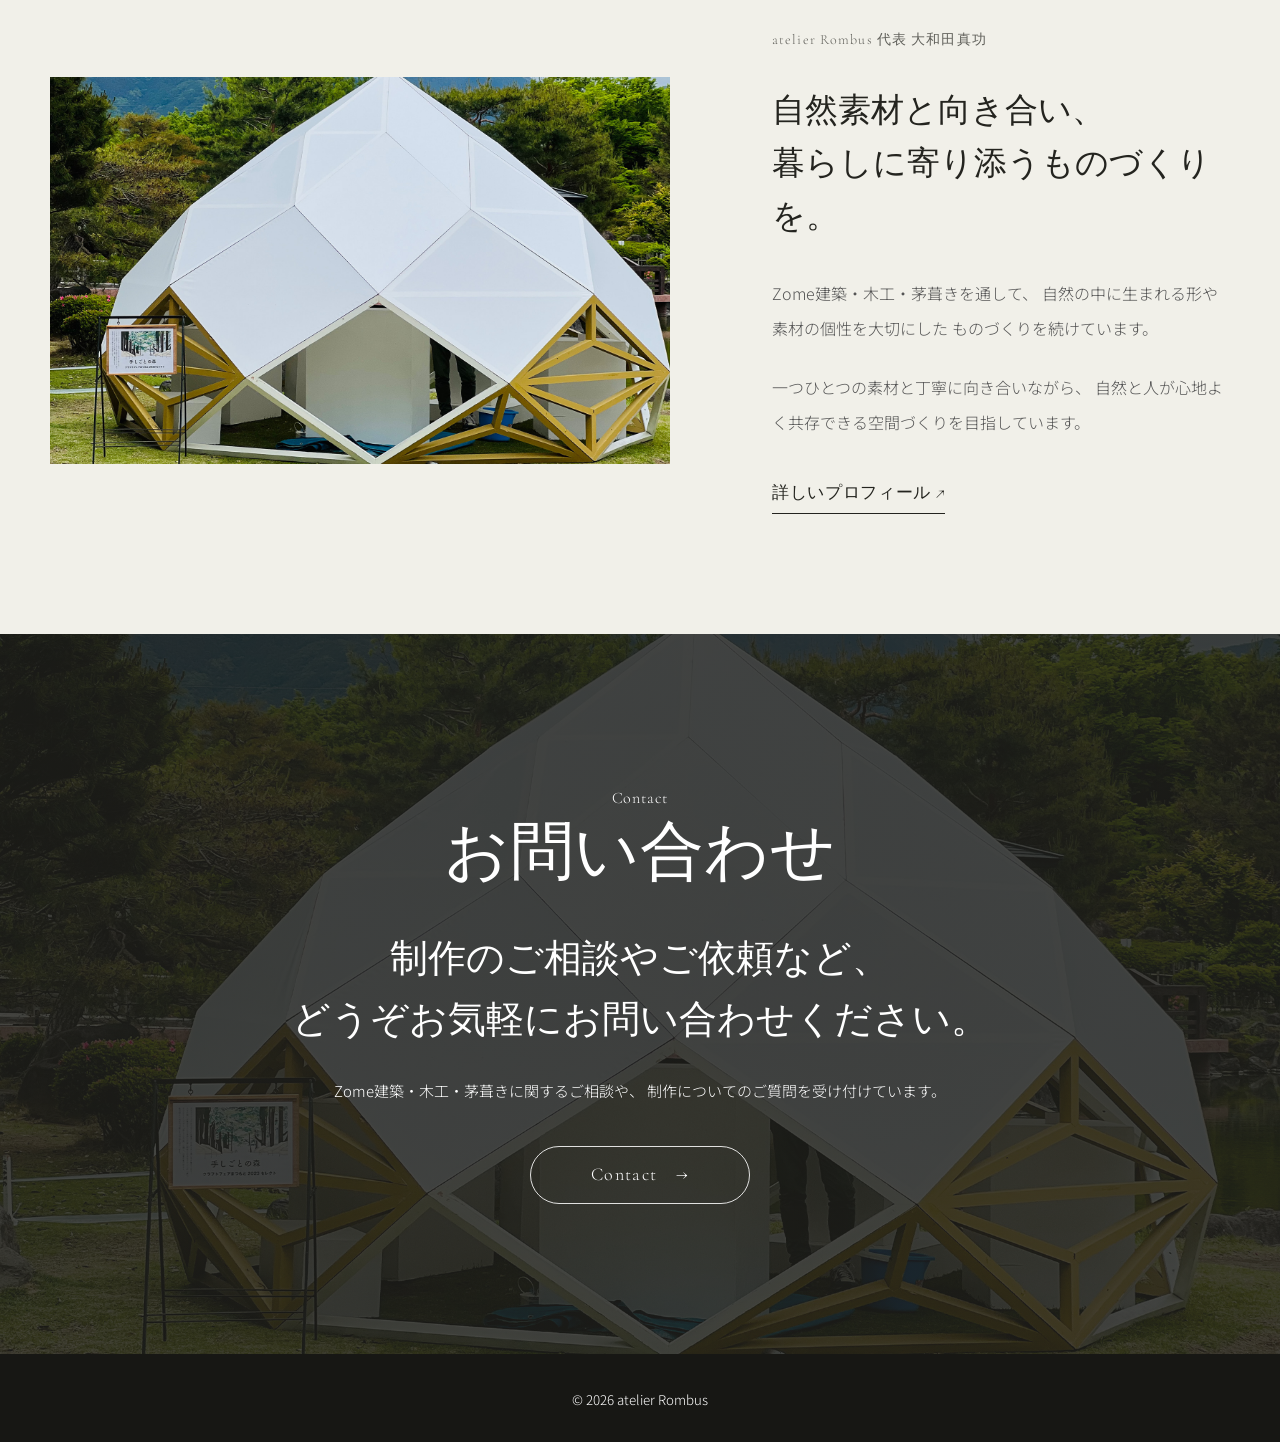
==== commit 2ca38212: "Add hero image slider" ====
--- a/index.html
+++ b/index.html
@@ -68,12 +68,33 @@
     <!-- Hero -->
     <section class="hero" id="top">
 
-      <img
-        class="hero-image"
-        src="images/hero-main.jpg"
-        alt="自然の中に建つ幾何学的な形状のZome建築"
-      >
-
+      <div class="hero-slides">
+
+  <img
+  class="hero-image hero-image-zome is-active"
+  src="images/hero-main.jpg"
+  alt="自然の中に建つ幾何学的な形状のZome建築"
+>
+
+  <img
+    class="hero-image"
+    src="images/works-woodworks.jpg"
+    alt="atelier Rombusの木工作品"
+  >
+
+  <img
+    class="hero-image"
+    src="images/works-kayabuki.jpg"
+    alt="atelier Rombusの茅葺き"
+  >
+
+     </div>
+       <div class="hero-dots" aria-hidden="true">
+       <span class="hero-dot is-active"></span>
+       <span class="hero-dot"></span>
+       <span class="hero-dot"></span>
+     
+      </div>
       <div class="hero-overlay"></div>
 
       <div class="hero-content">
@@ -441,6 +462,25 @@
 window.addEventListener("resize", updateHeaderColor);
 
 updateHeaderColor();
+
+const heroImages = document.querySelectorAll(".hero-image");
+const heroDots = document.querySelectorAll(".hero-dot");
+
+let currentHeroIndex = 0;
+
+if (heroImages.length > 1) {
+  setInterval(() => {
+    heroImages[currentHeroIndex].classList.remove("is-active");
+    heroDots[currentHeroIndex]?.classList.remove("is-active");
+
+    currentHeroIndex =
+      (currentHeroIndex + 1) % heroImages.length;
+
+    heroImages[currentHeroIndex].classList.add("is-active");
+    heroDots[currentHeroIndex]?.classList.add("is-active");
+  }, 5000);
+}
+
   </script>
 
 </body>
--- a/css/style.css
+++ b/css/style.css
@@ -135,12 +135,51 @@
   background: #333;
 }
 
+.hero-slides {
+  position: absolute;
+  inset: 0;
+}
+
 .hero-image {
   position: absolute;
   inset: 0;
+  width: 100%;
   height: 100%;
   object-fit: cover;
   object-position: center;
+
+  opacity: 0;
+  transition: opacity 1.5s ease;
+}
+
+.hero-image.is-active {
+  opacity: 1;
+}
+
+/* Hero slide dots */
+.hero-dots {
+  position: absolute;
+  z-index: 3;
+  left: 50%;
+  bottom: 32px;
+  transform: translateX(-50%);
+
+  display: flex;
+  gap: 10px;
+}
+
+.hero-dot {
+  width: 7px;
+  height: 7px;
+  border-radius: 50%;
+
+  background: rgba(255, 255, 255, 0.45);
+  transition: background 0.4s ease, transform 0.4s ease;
+}
+
+.hero-dot.is-active {
+  background: #fff;
+  transform: scale(1.25);
 }
 
 .hero-overlay {
@@ -745,12 +784,16 @@
     object-position: 57% center;
   }
 
+  .hero-image-zome {
+  object-position: 50% center;
+  }
+
   .hero-overlay {
     background:
       linear-gradient(
         180deg,
-        rgba(31, 31, 27, 88) 10%,
-        rgba(31, 31, 27, 88) 100%
+        rgba(31, 31, 27, 0.72) 10%,
+        rgba(31, 31, 27, 0.58) 100%
       );
   }
 
@@ -1270,4 +1313,4 @@
     width: 100%;
   }
 
-}+}
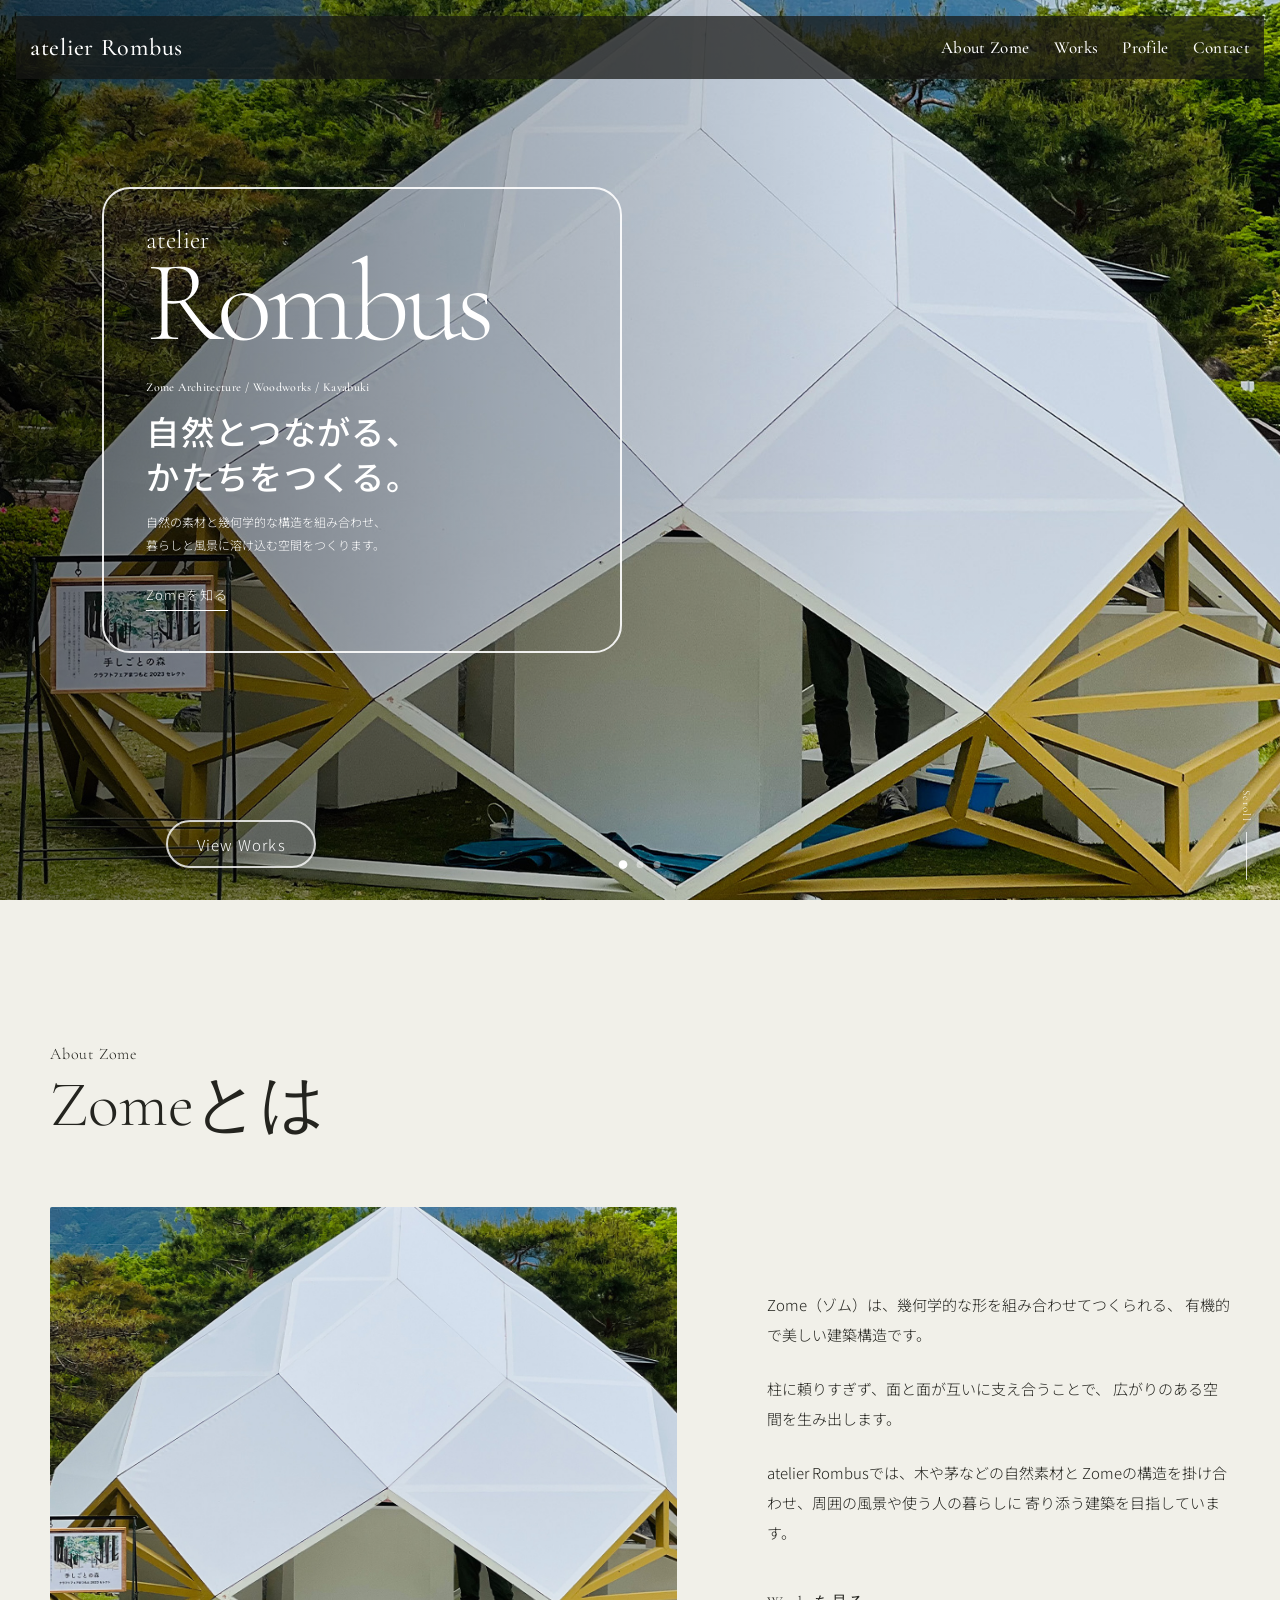
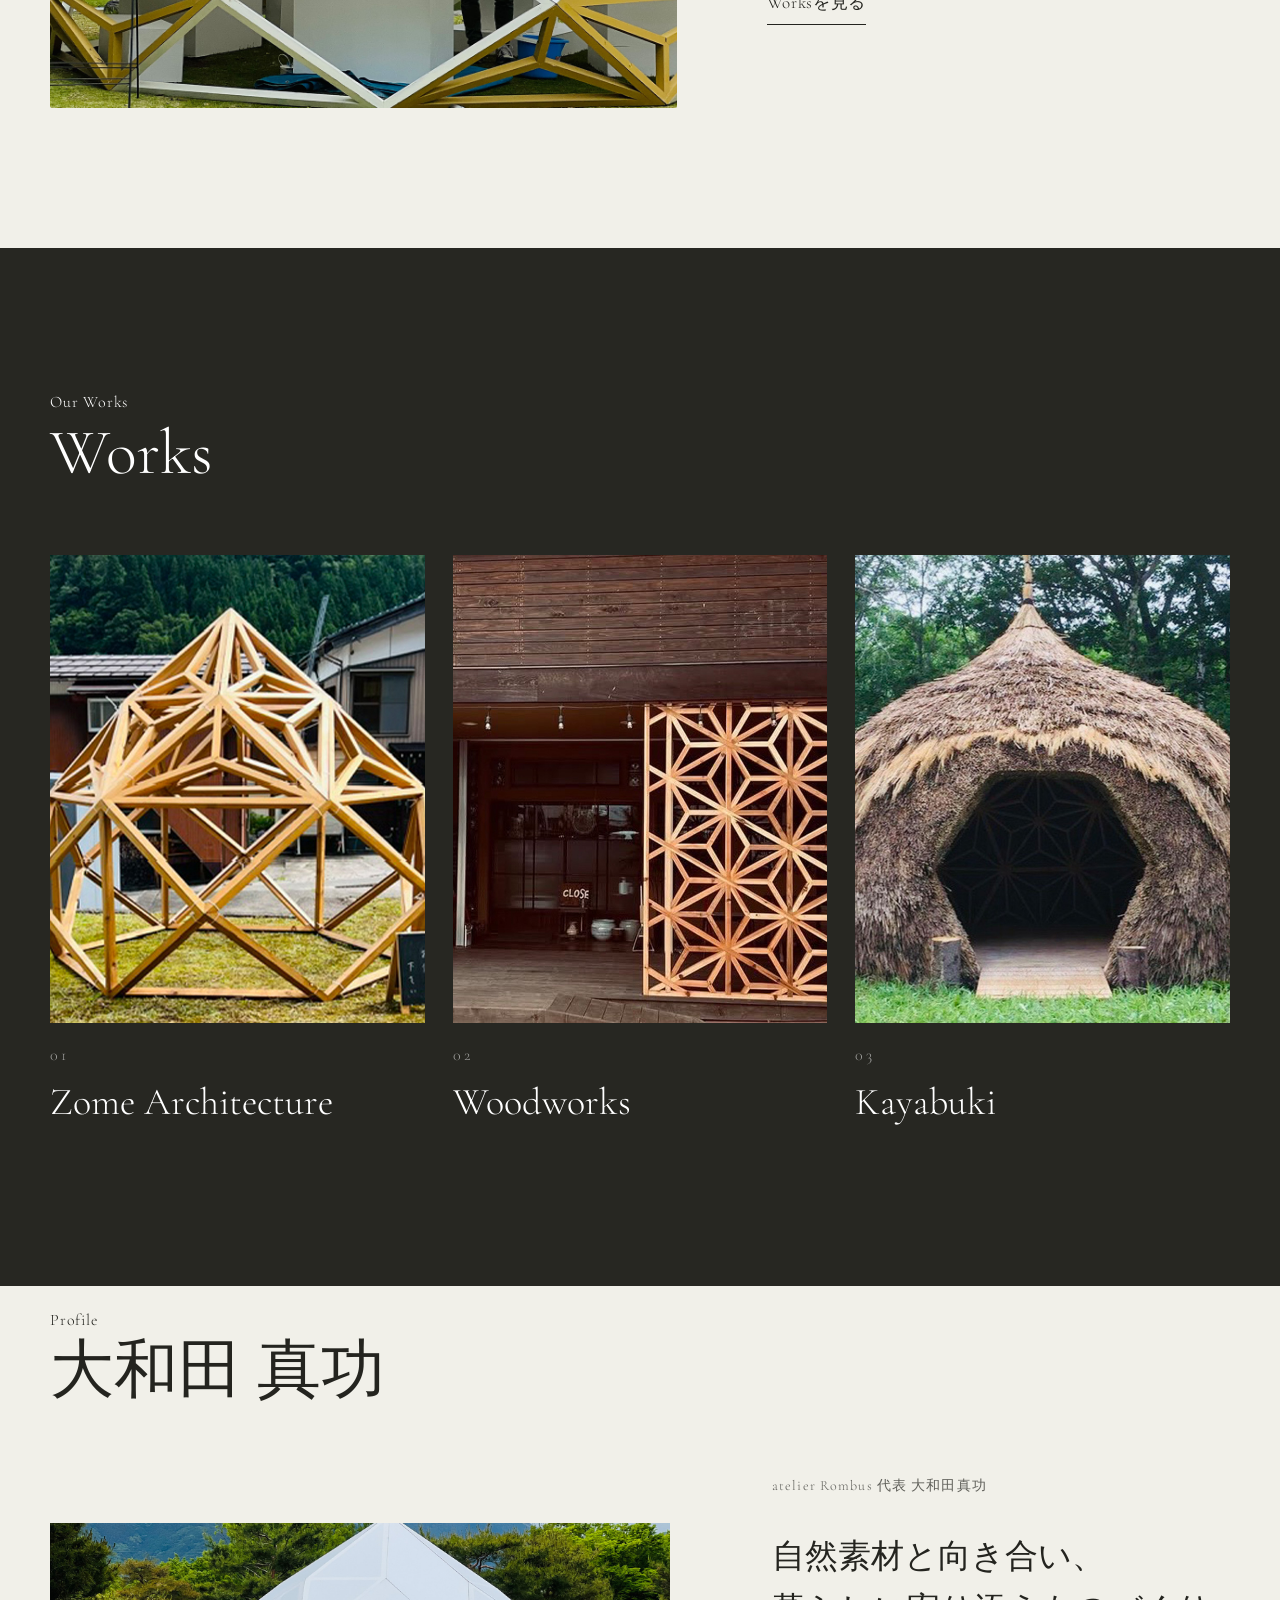
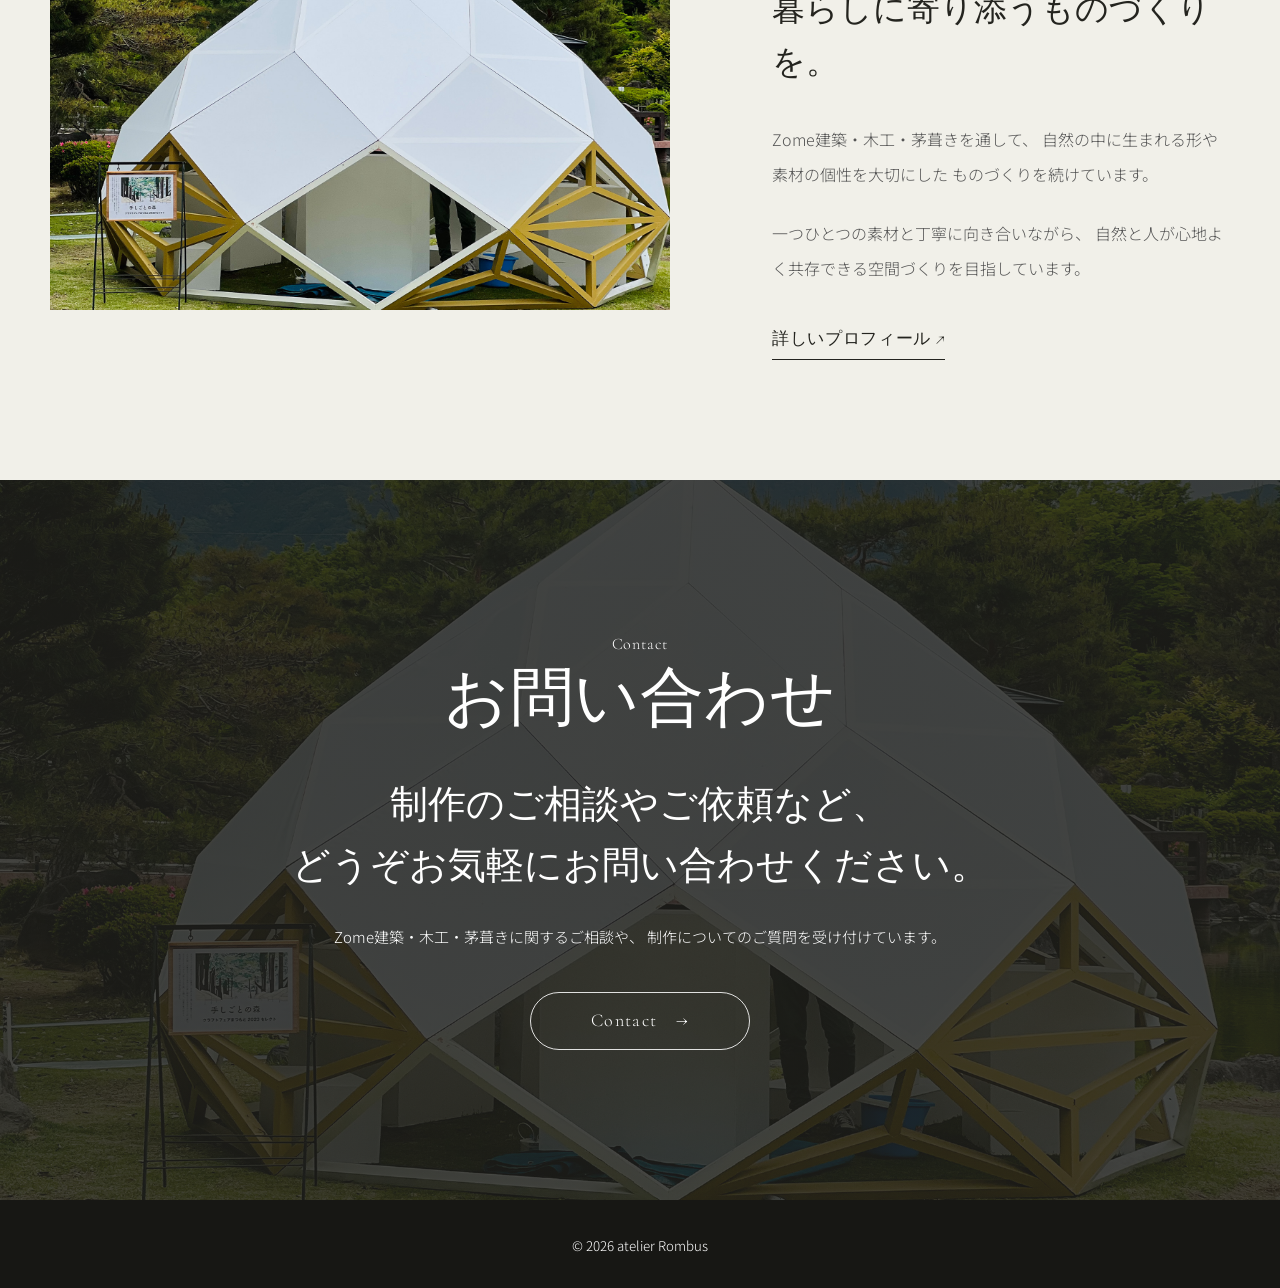
==== commit 57597d6b: "Complete responsive site and navigation" ====
--- a/index.html
+++ b/index.html
@@ -53,8 +53,8 @@
       aria-label="メインナビゲーション"
     >
       <ul>
-          <li><a href="#zome">About Zome</a></li>
-          <li><a href="#works">Works</a></li>
+          <li><a href="index.html#zome">About Zome</a></li>
+<li><a href="index.html#works">Works</a></li>
           <li><a href="profile.html">Profile</a></li>
           <li><a href="contact.html">Contact</a></li>
       </ul>
--- a/css/style.css
+++ b/css/style.css
@@ -63,6 +63,8 @@
 ========================= */
 
 .header {
+  position: fixed;
+  z-index: 100;
   top: 16px;
   right: 16px;
   left: 16px;
@@ -74,8 +76,6 @@
   padding: 10px 14px;
 
   background: rgba(23, 23, 20, 0.72);
-  backdrop-filter: blur(8px);
-  -webkit-backdrop-filter: blur(8px);
 
   color: var(--color-white);
   text-shadow: none;
@@ -91,11 +91,15 @@
 
 .header-logo {
   display: inline-block;
-  margin-bottom: 14px;
   font-family: var(--font-serif);
   font-size: 24px;
   font-weight: 500;
   letter-spacing: 0.03em;
+}
+
+.global-nav ul {
+  display: flex;
+  gap: 24px;
 }
 
 .global-nav a {
@@ -688,26 +692,25 @@
   }
 
   .global-nav {
-    position: fixed;
-    inset: 0;
-    z-index: 101;
-    display: grid;
-    place-items: center;
-    background: rgba(23, 23, 20, 0.96);
-    opacity: 0;
-    pointer-events: none;
-    transition: opacity 0.3s ease;
-  }
-
-  .global-nav.is-open {
-    opacity: 1;
-    pointer-events: auto;
-  }
-
-  .global-nav ul {
-    text-align: center;
-  }
-  .global-nav ul {
+  position: fixed;
+  inset: 0;
+  z-index: 101;
+  display: grid;
+  place-items: center;
+  background: rgba(23, 23, 20, 0.96);
+  color: var(--color-white);
+  opacity: 0;
+  pointer-events: none;
+  transition: opacity 0.3s ease;
+}
+
+.global-nav.is-open {
+  opacity: 1;
+  pointer-events: auto;
+}
+
+.global-nav ul {
+  display: block;
   text-align: center;
 }
 
@@ -723,11 +726,6 @@
   padding: 8px;
   font-size: 34px;
 }
-
-  .global-nav a {
-    padding: 8px;
-    font-size: 34px;
-  }
 
   .photo-link {
     left: 24px;
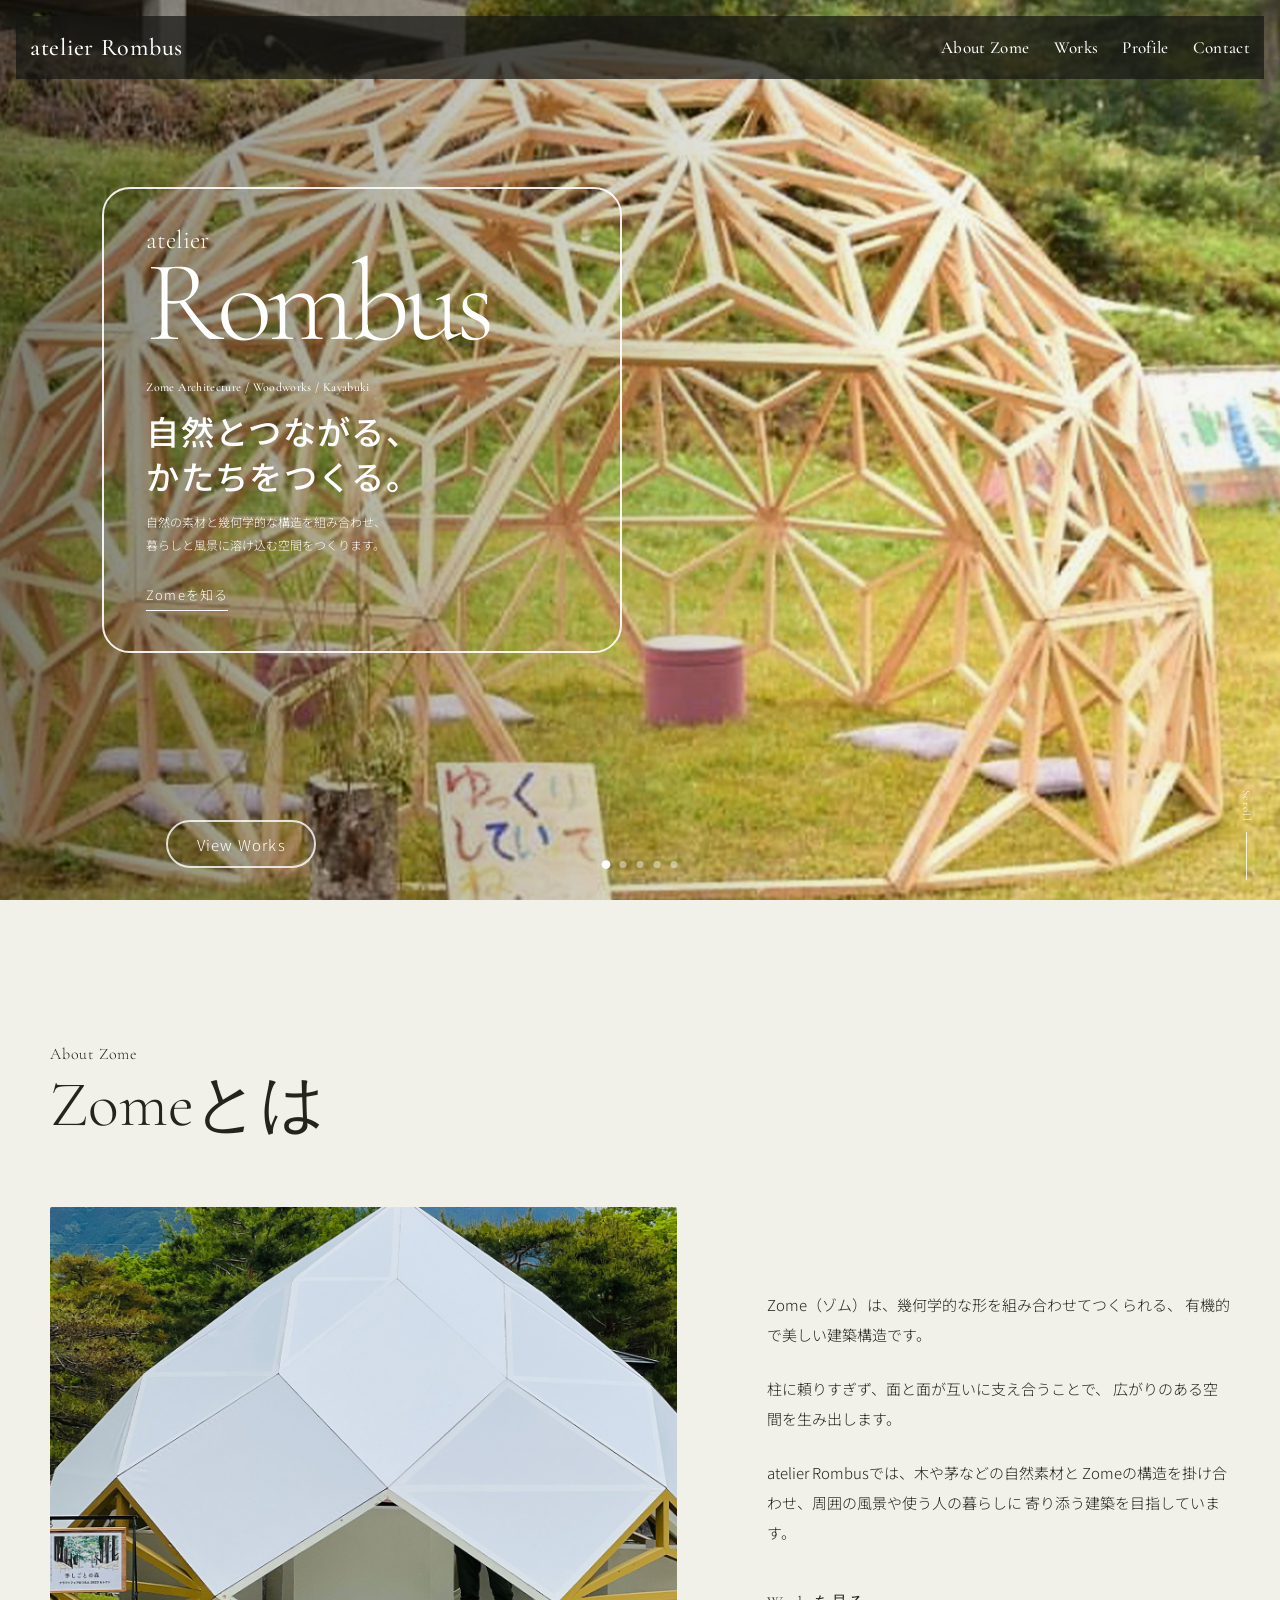
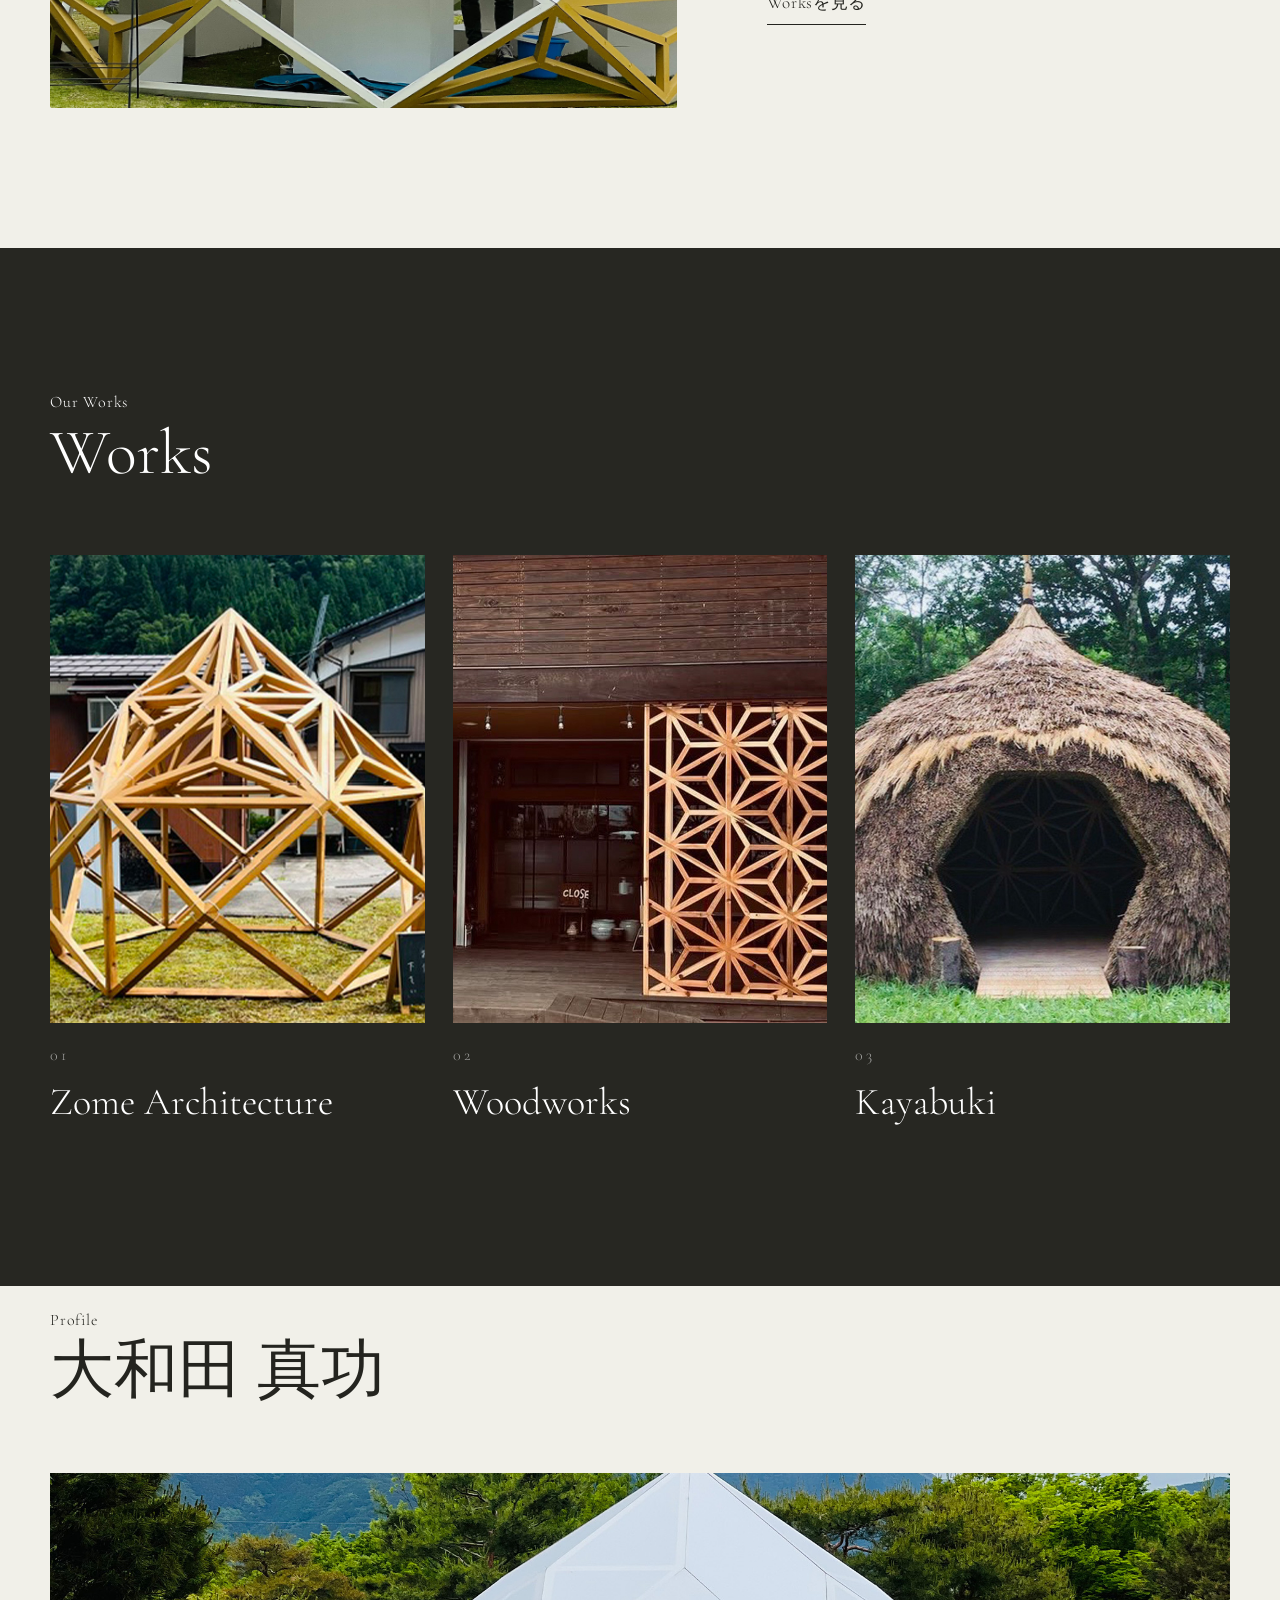
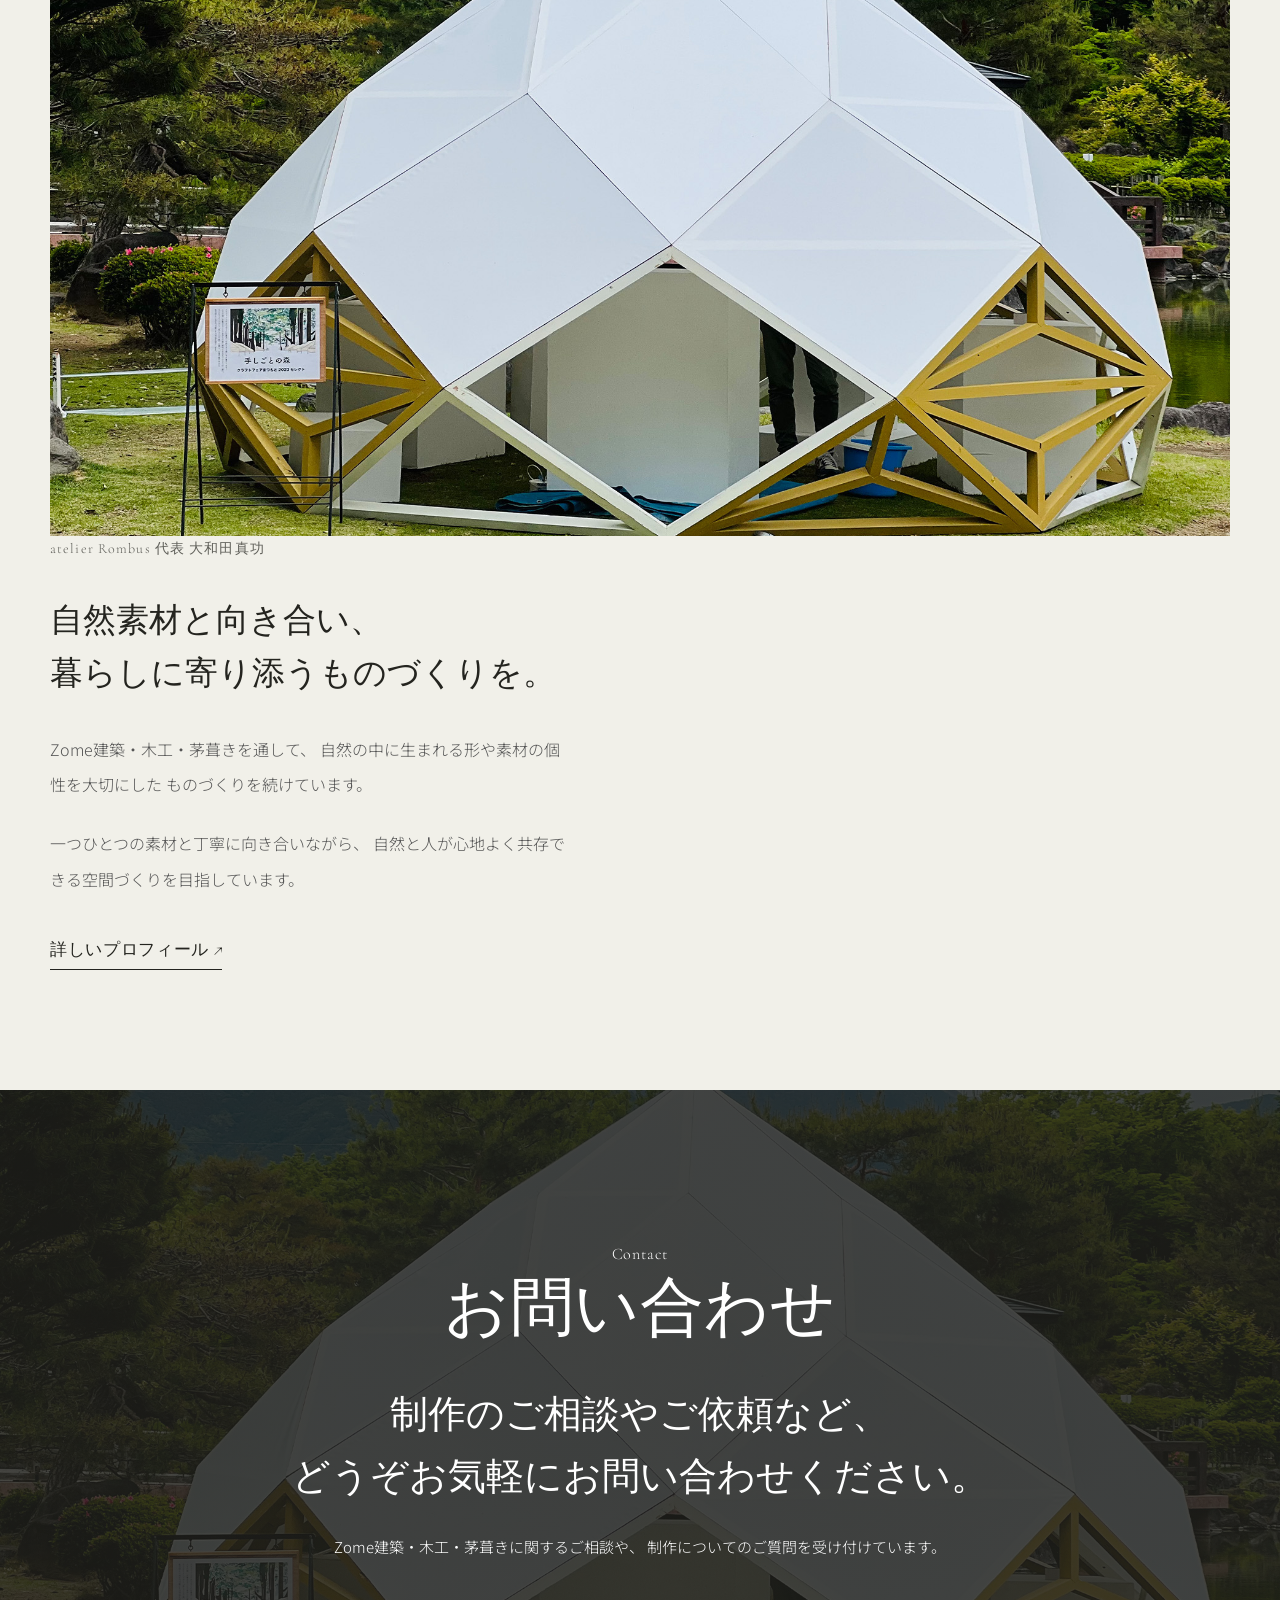
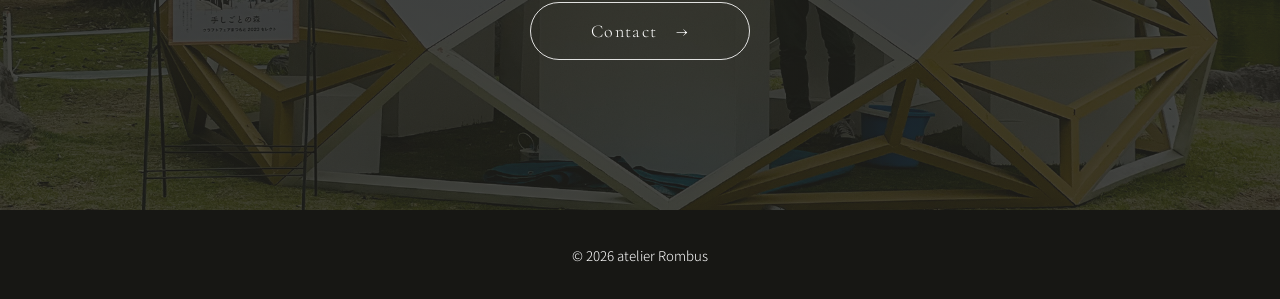
==== commit ebb199f9: "Update gallery, profile and hero slides" ====
--- a/index.html
+++ b/index.html
@@ -68,33 +68,46 @@
     <!-- Hero -->
     <section class="hero" id="top">
 
-      <div class="hero-slides">
+     <div class="hero-slides">
 
   <img
-  class="hero-image hero-image-zome is-active"
-  src="images/hero-main.jpg"
-  alt="自然の中に建つ幾何学的な形状のZome建築"
->
+    class="hero-image is-active"
+    src="images/top_slide_01.jpg"
+    alt="屋外に設置されたZome建築"
+  >
 
   <img
     class="hero-image"
-    src="images/works-woodworks.jpg"
-    alt="atelier Rombusの木工作品"
+    src="images/top_slide_02.jpg"
+    alt="Zome制作の作業風景"
   >
 
   <img
     class="hero-image"
-    src="images/works-kayabuki.jpg"
-    alt="atelier Rombusの茅葺き"
-  >
-
-     </div>
+    src="images/top_slide_03.jpg"
+    alt="室内に展示されたZome"
+  >
+
+  <img
+    class="hero-image"
+    src="images/top_slide_04.jpg"
+    alt="atelier Rombusの木工作品"
+  >
+
+  <img
+    class="hero-image"
+    src="images/top_slide_05.jpg"
+    alt="木を使った装飾作品"
+  >
+
+</div>
        <div class="hero-dots" aria-hidden="true">
-       <span class="hero-dot is-active"></span>
-       <span class="hero-dot"></span>
-       <span class="hero-dot"></span>
-     
-      </div>
+  <span class="hero-dot is-active"></span>
+  <span class="hero-dot"></span>
+  <span class="hero-dot"></span>
+  <span class="hero-dot"></span>
+  <span class="hero-dot"></span>
+</div>
       <div class="hero-overlay"></div>
 
       <div class="hero-content">
@@ -312,7 +325,6 @@
         <p class="profile-role">
           atelier Rombus 代表  大和田真功
         </p>
-
         <p class="profile-lead">
           自然素材と向き合い、<br>
           暮らしに寄り添うものづくりを。
--- a/css/style.css
+++ b/css/style.css
@@ -484,21 +484,21 @@
   margin-bottom: 70px;
 }
 
-.profile-content {
+.profile-grid {
   display: grid;
   grid-template-columns: 1.15fr 0.85fr;
   align-items: center;
   gap: clamp(50px, 8vw, 110px);
 }
 
-.profile-image-wrap {
+.profile-image {
   overflow: hidden;
 }
 
-.profile-image {
-  display: block;
-  width: 100%;
-  aspect-ratio: 16 / 10;
+.profile-image img {
+  display: block;
+  width: 100%;
+  aspect-ratio: 4 / 3;
   object-fit: cover;
   object-position: center;
 }
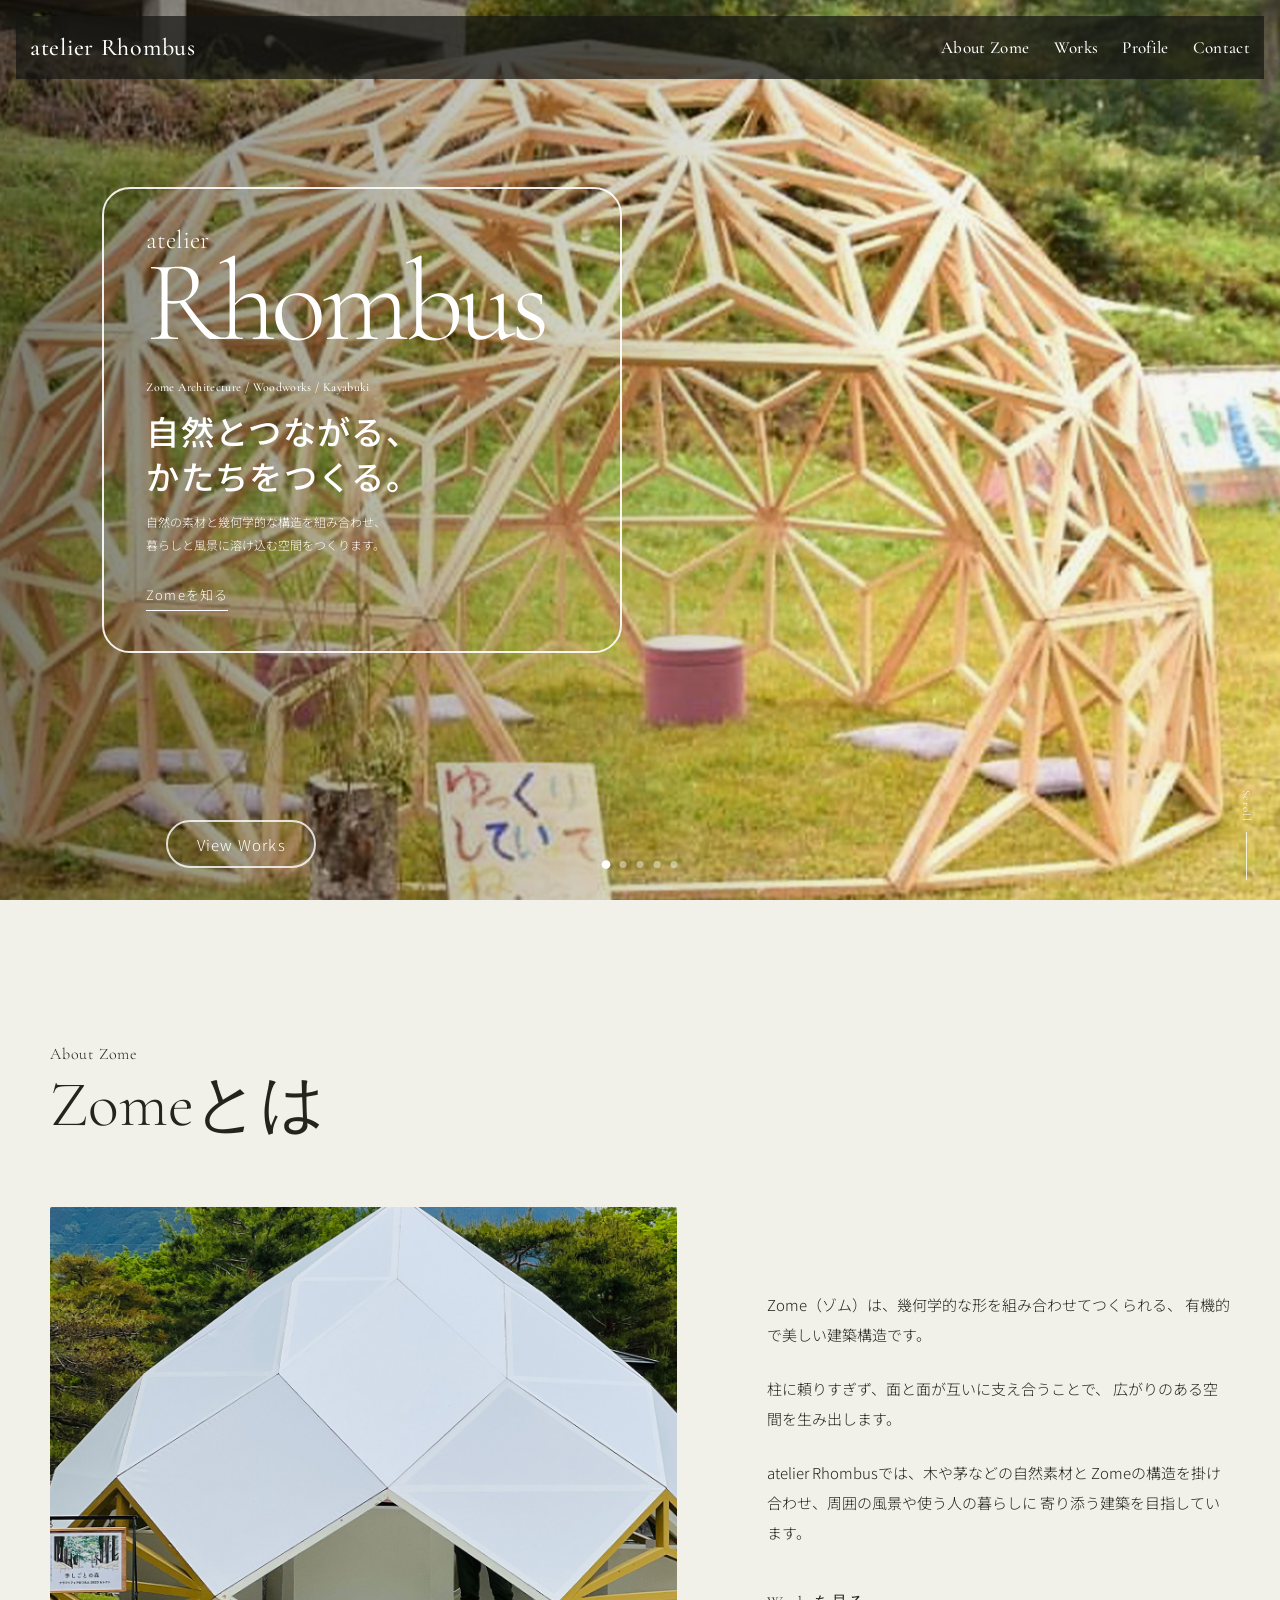
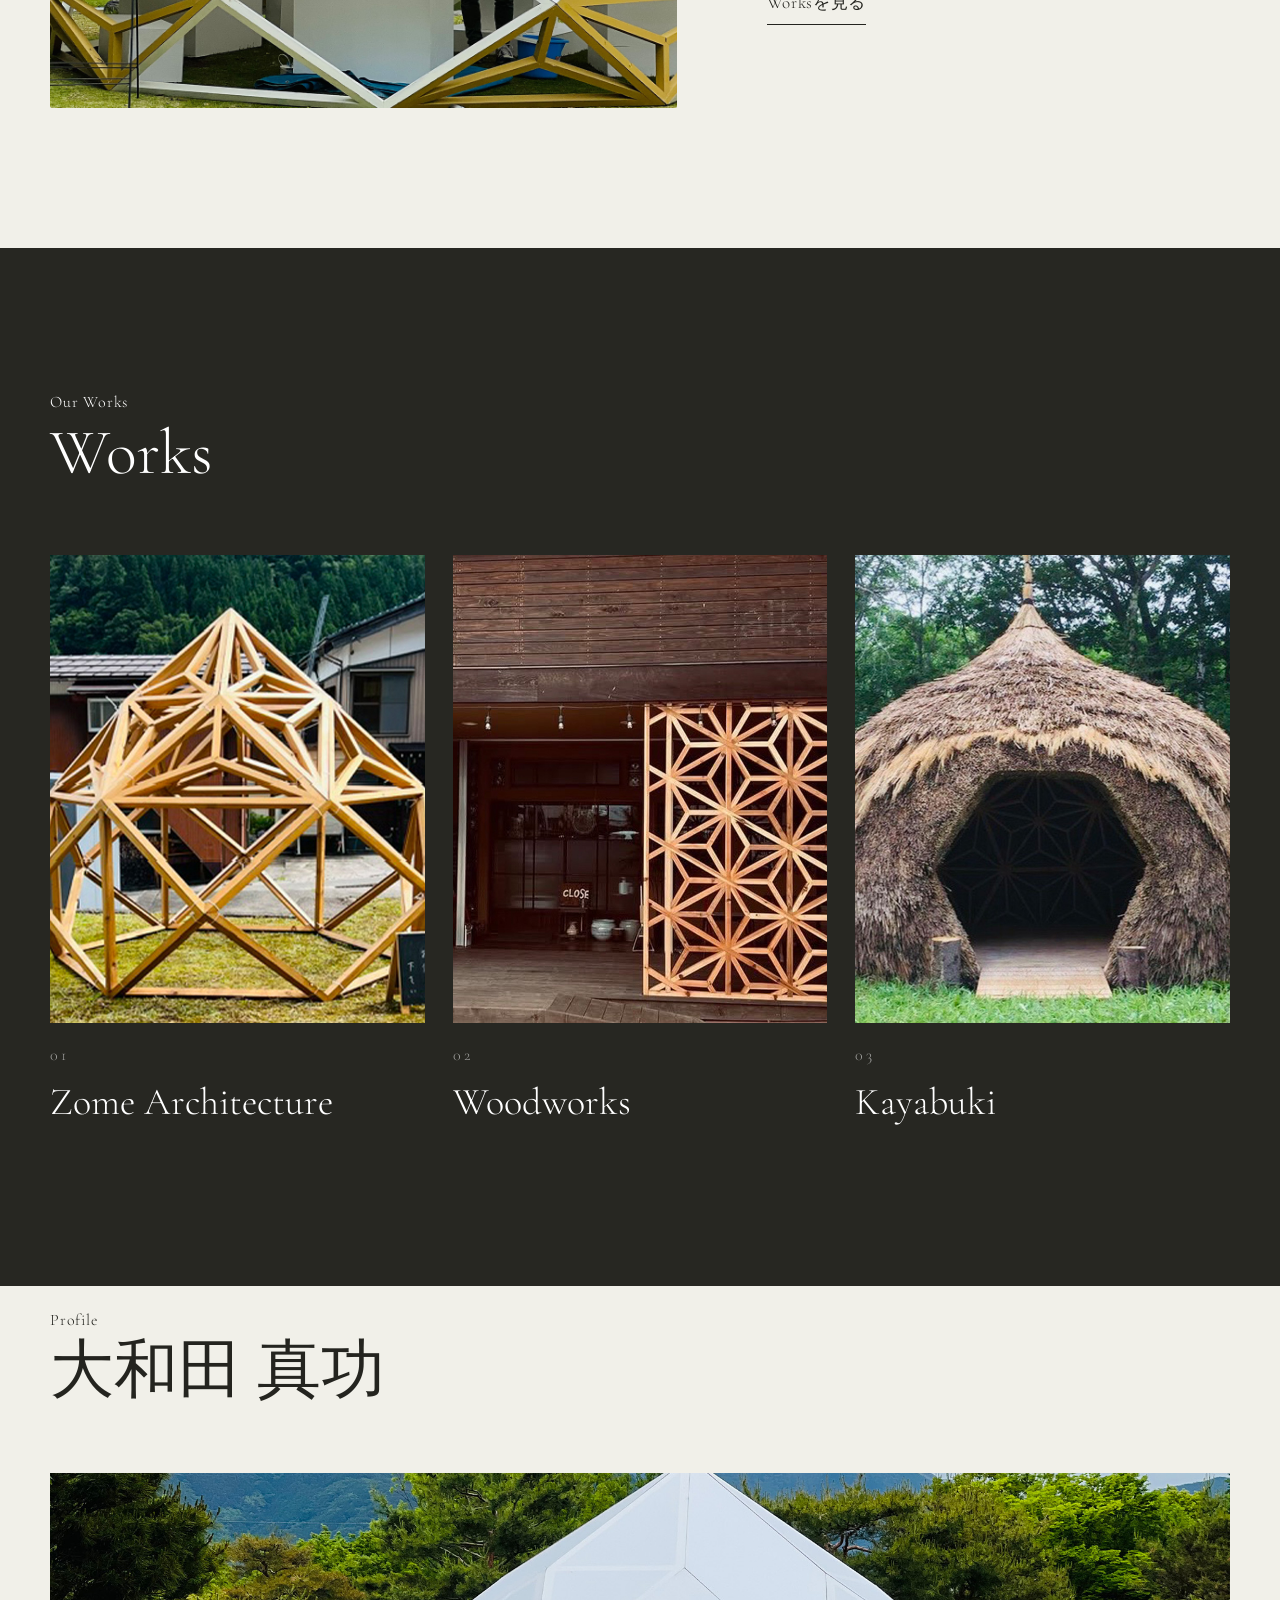
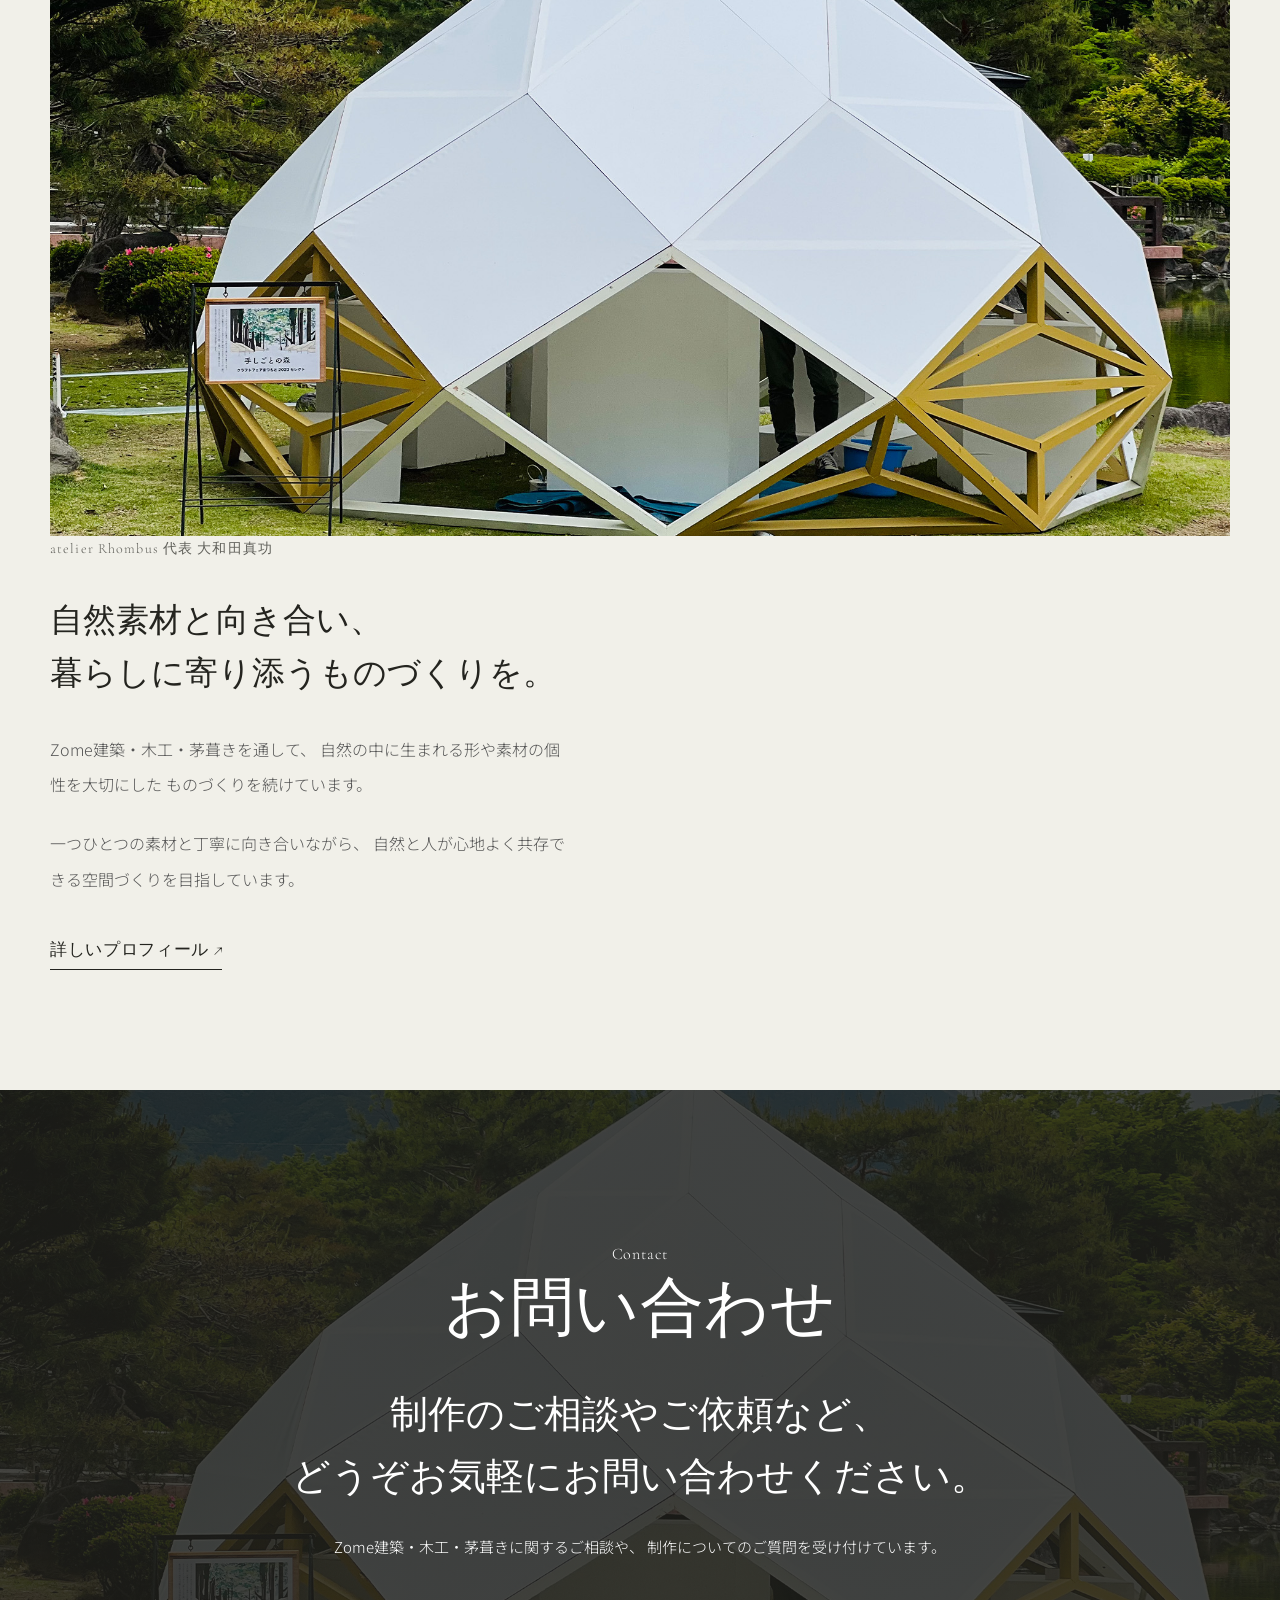
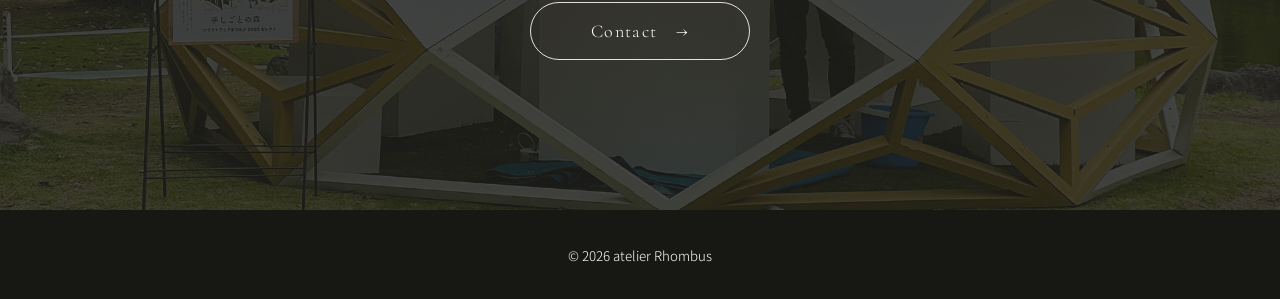
==== commit a2fda382: "Fix Rhombus spelling and hero title sizing" ====
--- a/index.html
+++ b/index.html
@@ -10,10 +10,10 @@
 
   <meta
   name="description"
-  content="atelier Rombusは、Zome建築・木工・茅葺きを通して、自然と人が調和するものづくりを行っています。"
+  content="atelier Rhombusは、Zome建築・木工・茅葺きを通して、自然と人が調和するものづくりを行っています。"
 >
 
-  <title>atelier Rombus | Zome建築・木工・茅葺き</title>
+  <title>atelier Rhombus | Zome建築・木工・茅葺き</title>
 
   <link rel="icon" type="image/png" href="images/favicon.png">
   <link rel="preconnect" href="https://fonts.googleapis.com">
@@ -32,7 +32,7 @@
   <header class="header">
 
     <a class="header-logo" href="#top">
-      atelier Rombus
+      atelier Rhombus
     </a>
 
     <button
@@ -91,7 +91,7 @@
   <img
     class="hero-image"
     src="images/top_slide_04.jpg"
-    alt="atelier Rombusの木工作品"
+    alt="atelier Rhombusの木工作品"
   >
 
   <img
@@ -119,7 +119,7 @@
           </p>
 
           <h1 class="hero-title">
-            Rombus
+            Rhombus
           </h1>
 
           <p class="hero-category">
@@ -180,7 +180,7 @@
             <img
               class="zome-image"
               src="images/hero-main.jpg"
-              alt="atelier Rombusが制作するZome建築"
+              alt="atelier Rhombusが制作するZome建築"
             >
 
           </div>
@@ -198,7 +198,7 @@
             </p>
 
             <p>
-              atelier Rombusでは、木や茅などの自然素材と
+              atelier Rhombusでは、木や茅などの自然素材と
               Zomeの構造を掛け合わせ、周囲の風景や使う人の暮らしに
               寄り添う建築を目指しています。
             </p>
@@ -315,7 +315,7 @@
         <img
           class="profile-image"
           src="images/hero-main.jpg"
-          alt="atelier Rombus代表 大和田真功"
+          alt="atelier Rhombus代表 大和田真功"
         >
 
       </div>
@@ -323,7 +323,7 @@
       <div class="profile-body fade-up">
 
         <p class="profile-role">
-          atelier Rombus 代表  大和田真功
+          atelier Rhombus 代表  大和田真功
         </p>
         <p class="profile-lead">
           自然素材と向き合い、<br>
@@ -392,7 +392,7 @@
   <footer class="footer">
 
     <p>
-      <small>&copy; 2026 atelier Rombus</small>
+      <small>&copy; 2026 atelier Rhombus</small>
     </p>
 
   </footer>
--- a/css/style.css
+++ b/css/style.css
@@ -225,7 +225,7 @@
 .hero-title {
   margin: 0 0 26px;
   font-family: var(--font-serif);
-  font-size: clamp(72px, 9vw, 138px);
+  font-size: clamp(72px, 9vw, 126px);
   font-weight: 300;
   line-height: 0.84;
   letter-spacing: -0.04em;
@@ -811,7 +811,7 @@
 
   .hero-title {
   margin-bottom: 22px;
-  font-size: clamp(60px, 19vw, 86px);
+  font-size: clamp(54px, 16vw, 72px);
 }
 
   .hero-category {
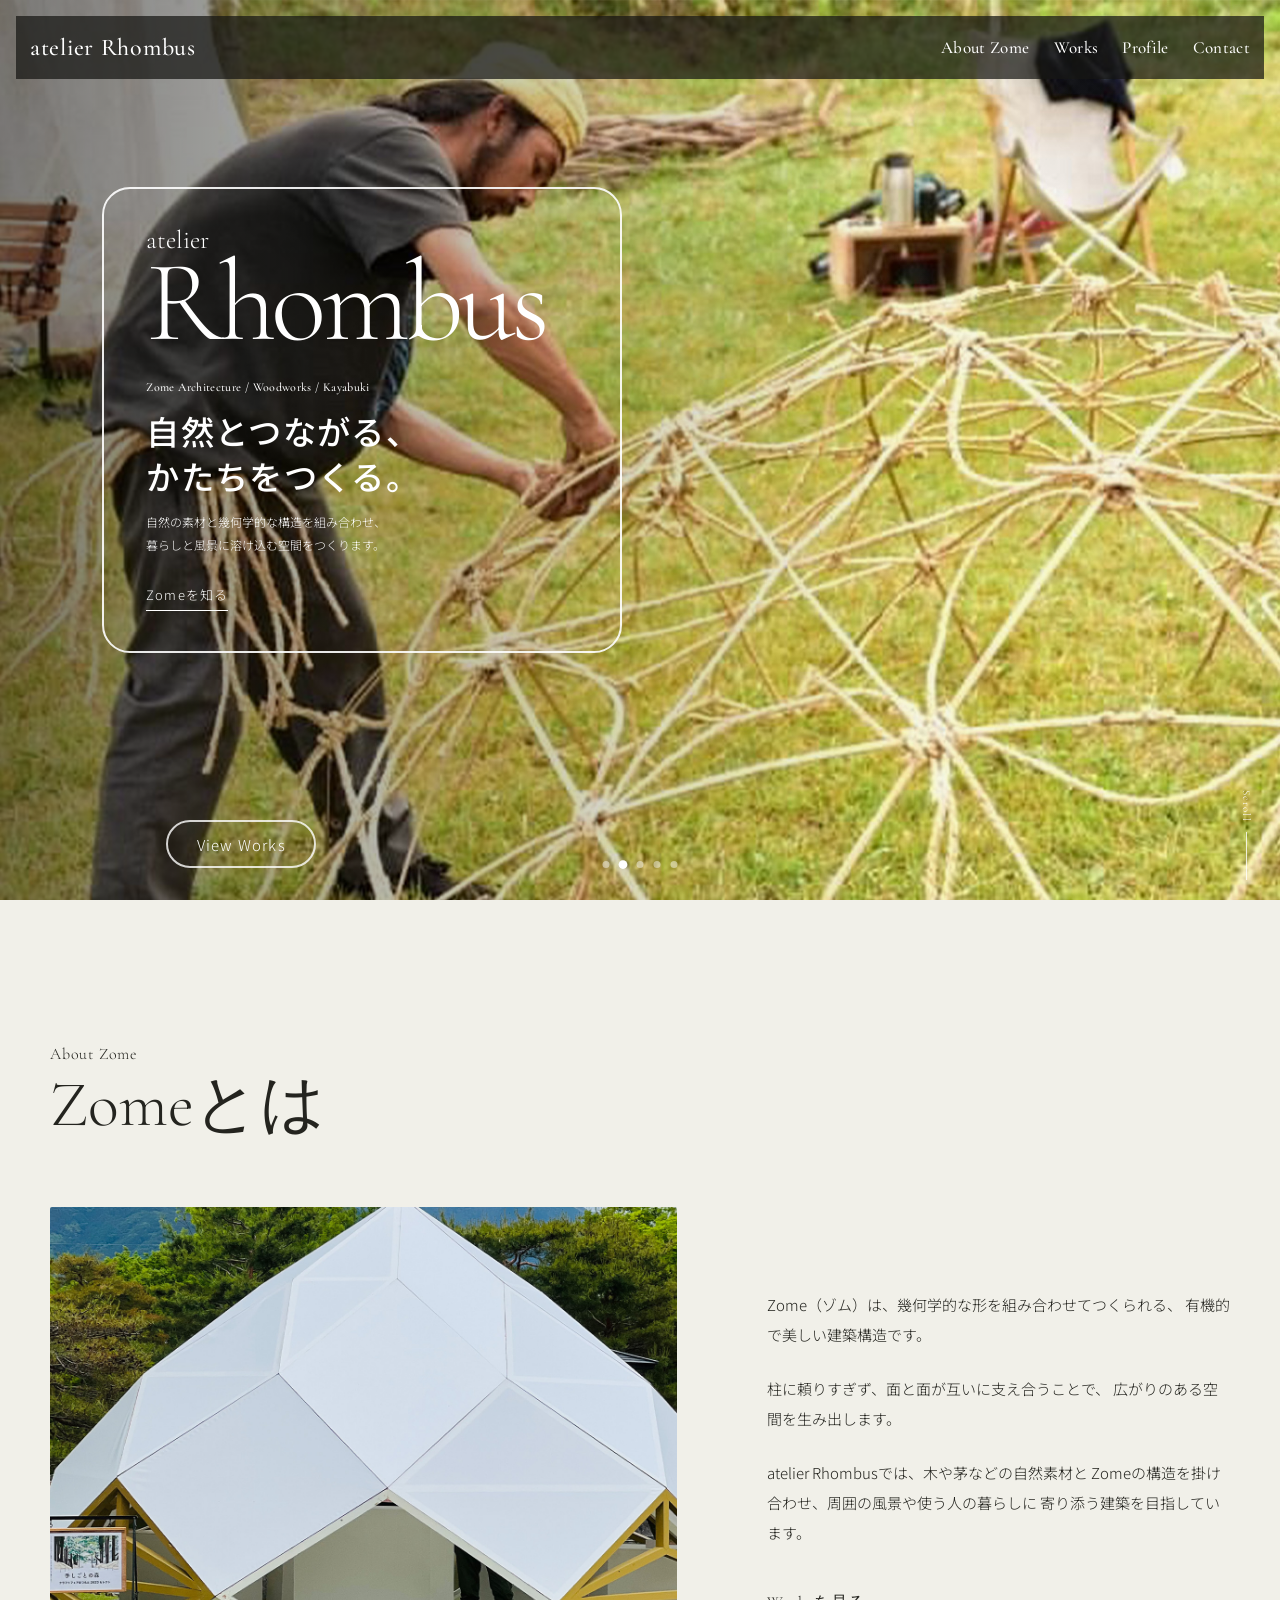
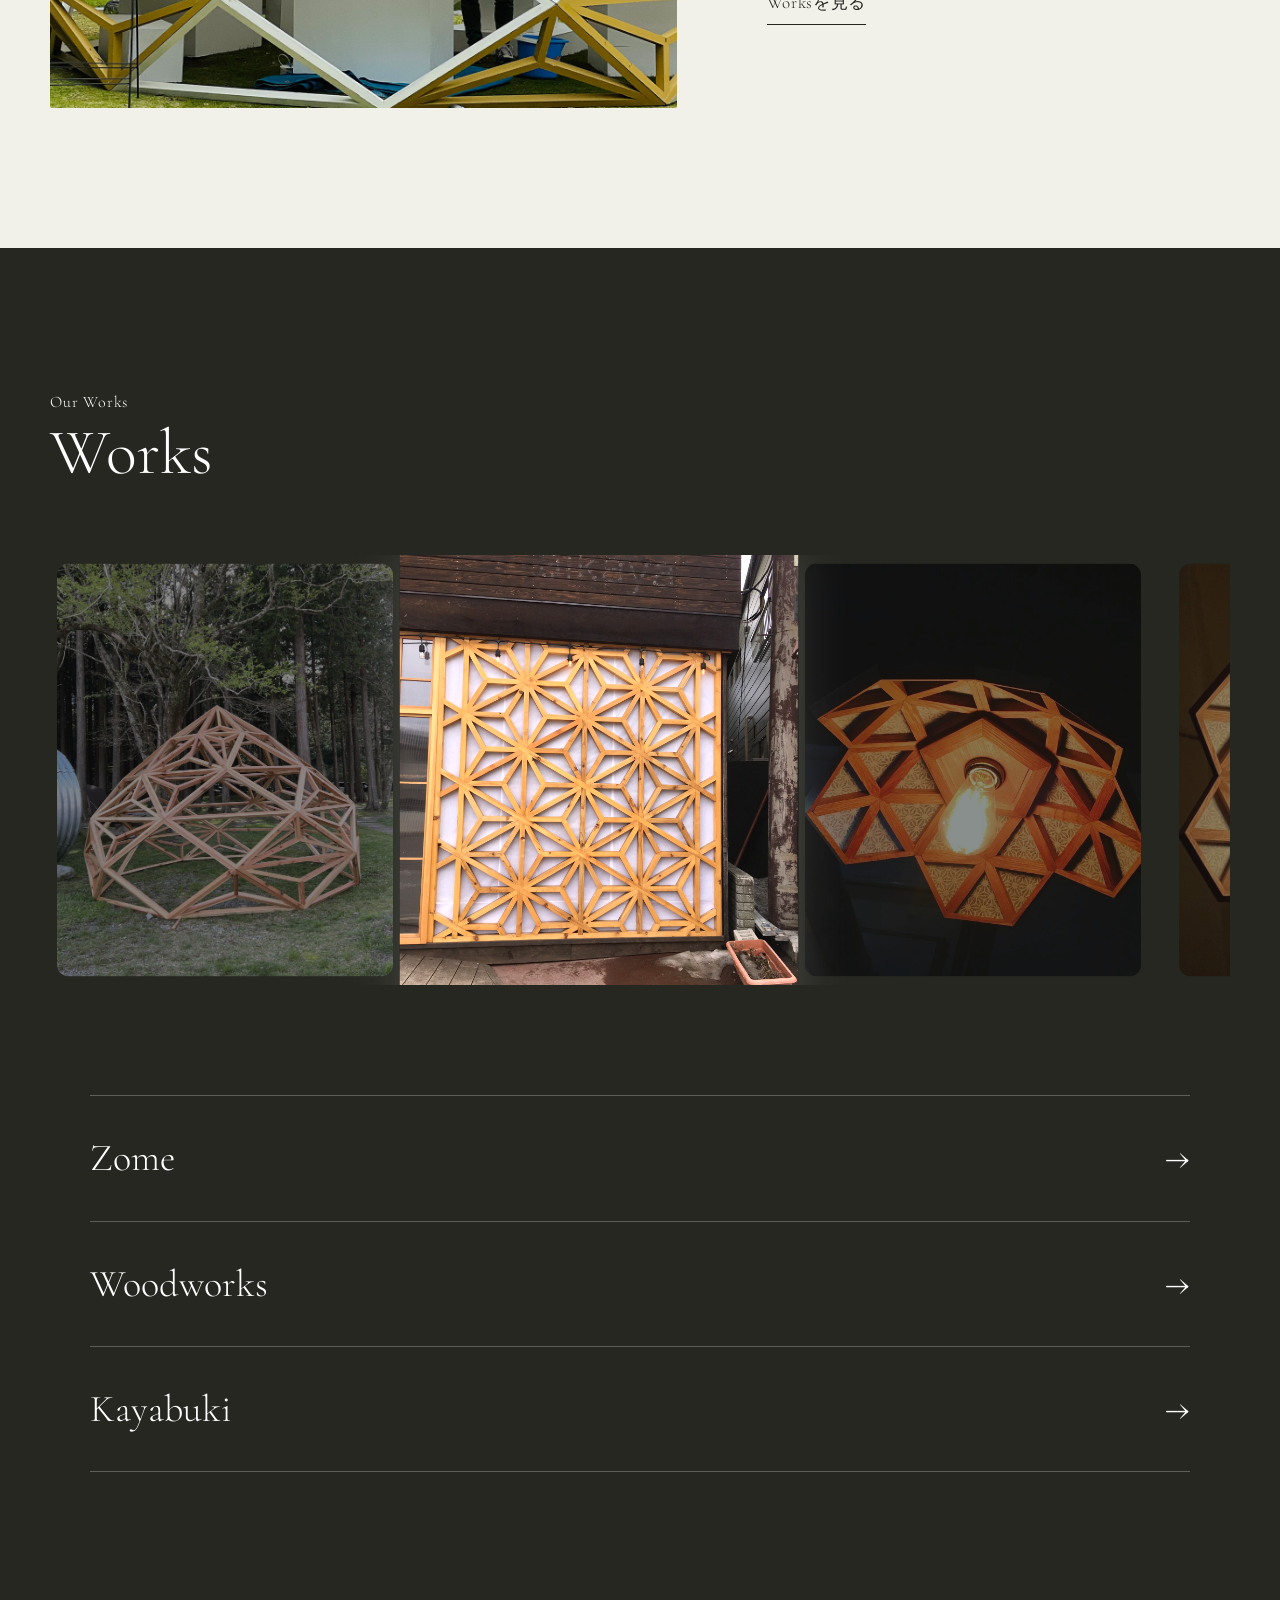
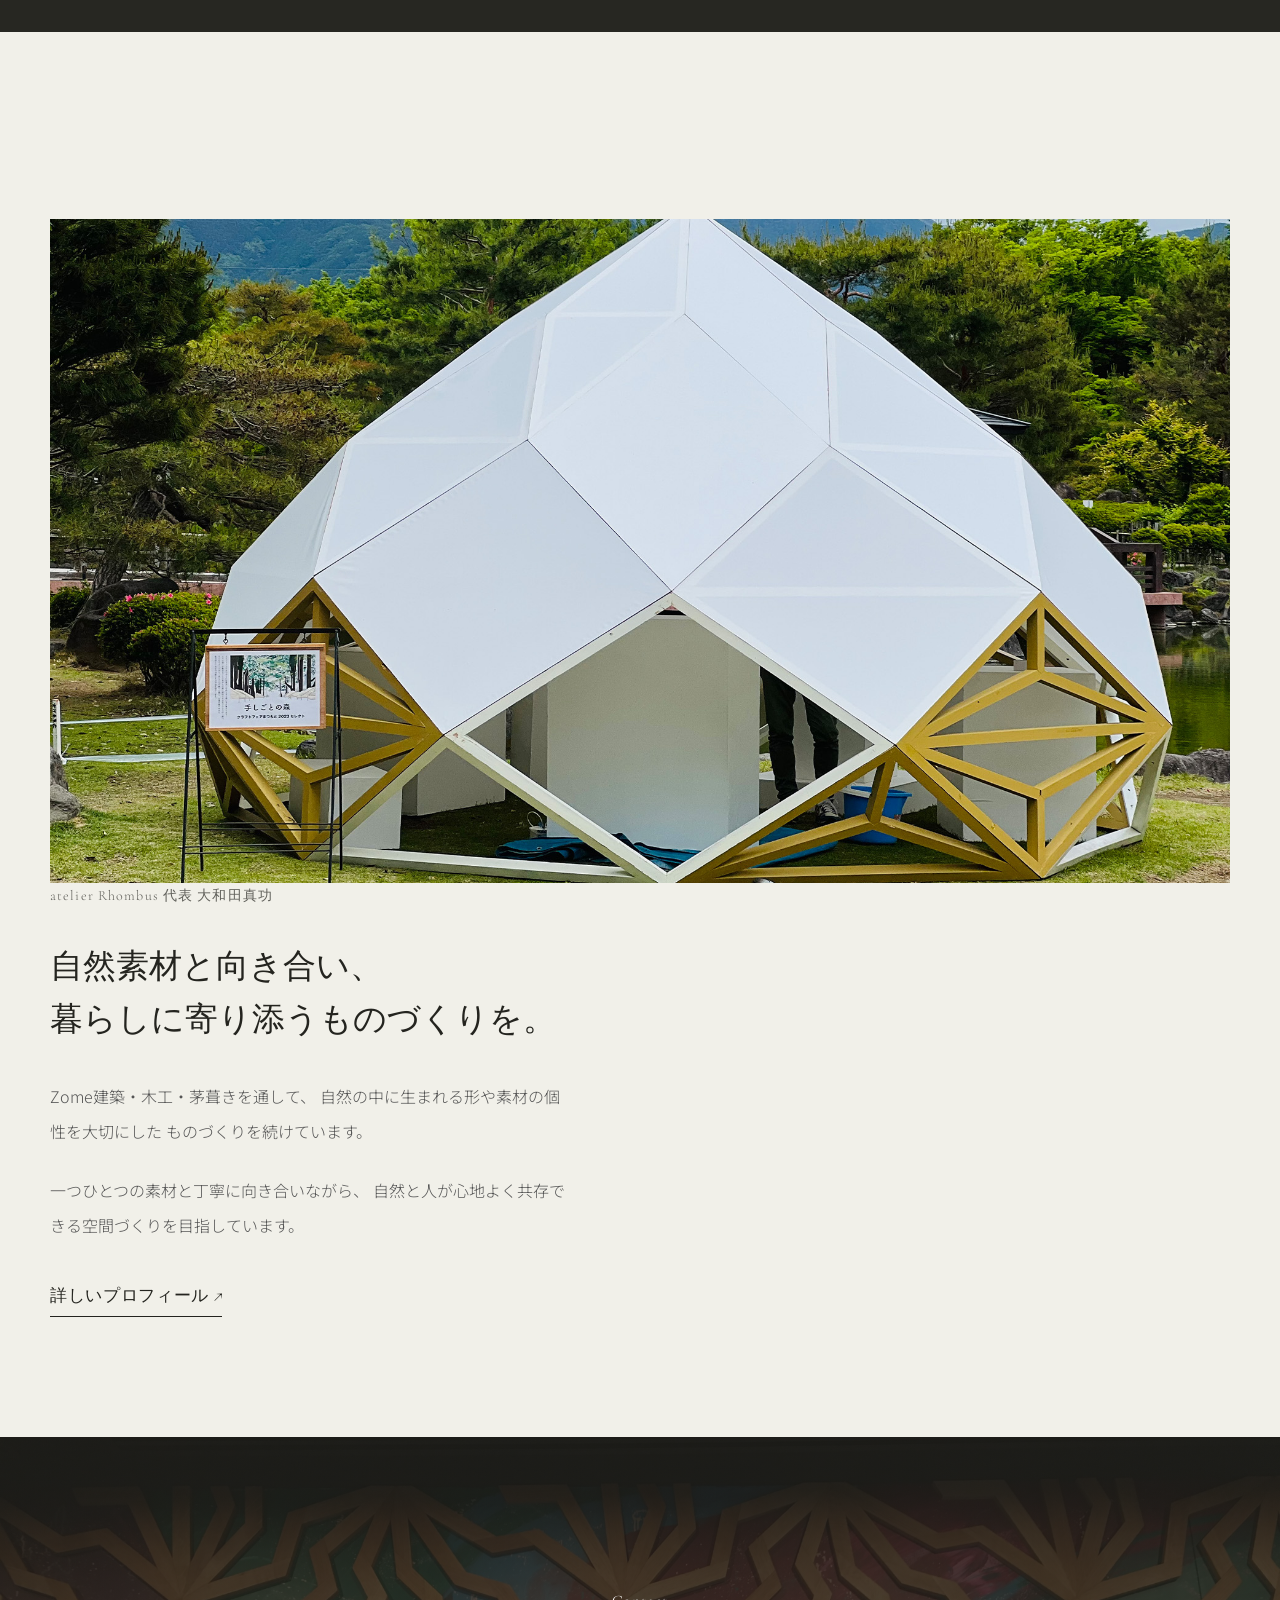
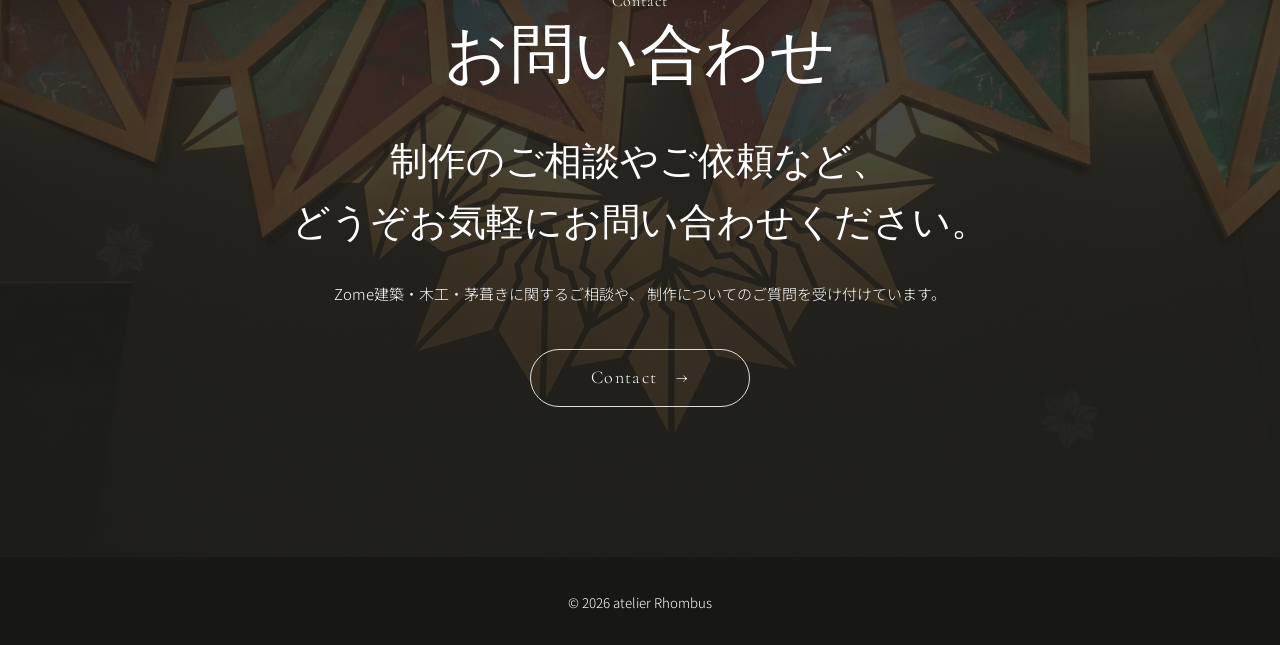
==== commit 91dfaeab: "Update Works gallery and navigation" ====
--- a/index.html
+++ b/index.html
@@ -229,66 +229,54 @@
           Works
         </h2>
 
-        <div class="works-grid">
-
-          <!-- Zome -->
-          <a
-            href="zome.html"
-            class="work-card fade-up"
-          >
-
-            <div class="work-card-image">
-              <img
-                src="images/works-zome.jpg"
-                alt="Zome Architecture"
-              >
-            </div>
-
-            <p class="work-number">01</p>
-
-            <h3>Zome Architecture</h3>
-
-          </a>
-
-
-          <!-- Woodworks -->
-          <a href="woodworks.html" class="work-card fade-up">
-
-            <div class="work-card-image">
-              <img
-                src="images/works-woodworks.jpg"
-                alt="Woodworks"
-              >
-            </div>
-
-            <p class="work-number">02</p>
-
-            <h3>Woodworks</h3>
-
-          </a>
-
-
-          <!-- Kayabuki -->
-          <a href="kayabuki.html" class="work-card fade-up">
-
-            <div class="work-card-image">
-              <img
-                src="images/works-kayabuki.jpg"
-                alt="Kayabuki"
-              >
-            </div>
-
-            <p class="work-number">03</p>
-
-            <h3>Kayabuki</h3>
-
-          </a>
-
-        </div>
-
-      </div>
-
-    </section>
+          <div class="works-marquee">
+
+  <div class="works-track">
+
+  <img src="images/work-slide-01.jpg" alt="">
+  <img src="images/work-slide-02.jpg" alt="">
+  <img src="images/work-slide-03.jpg" alt="">
+  <img src="images/work-slide-04.jpg" alt="">
+  <img src="images/work-slide-05.jpg" alt="">
+  <img src="images/work-slide-06.jpg" alt="">
+  <img src="images/work-slide-07.jpg" alt="">
+  <img src="images/work-slide-08.jpg" alt="">
+  <img src="images/work-slide-09.jpg" alt="">
+
+  <!-- 無限ループ用 -->
+  <img src="images/work-slide-01.jpg" alt="">
+  <img src="images/work-slide-02.jpg" alt="">
+  <img src="images/work-slide-03.jpg" alt="">
+  <img src="images/work-slide-04.jpg" alt="">
+  <img src="images/work-slide-05.jpg" alt="">
+  <img src="images/work-slide-06.jpg" alt="">
+  <img src="images/work-slide-07.jpg" alt="">
+  <img src="images/work-slide-08.jpg" alt="">
+  <img src="images/work-slide-09.jpg" alt="">
+
+</div>
+    </div> <!-- works-track -->
+
+  </div> <!-- works-marquee -->
+
+</div> <!-- section-inner -->
+<div class="works-links">
+  <a href="zome.html" class="works-link">
+    <span>Zome</span>
+    <span>→</span>
+  </a>
+
+  <a href="woodworks.html" class="works-link">
+    <span>Woodworks</span>
+    <span>→</span>
+  </a>
+
+  <a href="kayabuki.html" class="works-link">
+    <span>Kayabuki</span>
+    <span>→</span>
+  </a>
+</div>
+</section>
 
 
     <!-- Profile -->
@@ -492,7 +480,33 @@
     heroDots[currentHeroIndex]?.classList.add("is-active");
   }, 5000);
 }
-
+const workImages = document.querySelectorAll(".works-track img");
+
+const updateWorkFocus = () => {
+  const screenCenter = window.innerWidth / 2;
+
+  let closestImage = null;
+  let closestDistance = Infinity;
+
+  workImages.forEach((img) => {
+    const rect = img.getBoundingClientRect();
+    const imageCenter = rect.left + rect.width / 2;
+    const distance = Math.abs(screenCenter - imageCenter);
+
+    if (distance < closestDistance) {
+      closestDistance = distance;
+      closestImage = img;
+    }
+  });
+
+  workImages.forEach((img) => {
+    img.classList.toggle("is-focus", img === closestImage);
+  });
+
+  requestAnimationFrame(updateWorkFocus);
+};
+
+updateWorkFocus();
   </script>
 
 </body>
--- a/css/style.css
+++ b/css/style.css
@@ -424,51 +424,72 @@
   color: var(--color-white);
 }
 
-.works-grid {
-  display: grid;
-  grid-template-columns: repeat(3, 1fr);
-  gap: 28px;
+.works-marquee {
   margin-top: 70px;
-}
-
-.work-card {
-  display: block;
-  color: inherit;
+  overflow: hidden;
+  width: 100%;
+}
+
+.works-track {
+  display: flex;
+  width: max-content;
+  gap: 24px;
+  animation: works-scroll 40s linear infinite;
+}
+
+.works-track img {
+  width: 350px;
+  height: 430px;
+  flex-shrink: 0;
+  object-fit: cover;
+}
+.works-track img {
+  transition:
+  transform 0.75s cubic-bezier(0.22, 1, 0.36, 1),
+  filter 0.75s cubic-bezier(0.22, 1, 0.36, 1),
+  opacity 0.75s cubic-bezier(0.22, 1, 0.36, 1),
+  box-shadow 0.75s cubic-bezier(0.22, 1, 0.36, 1);
+
+  transform: scale(0.96);
+  filter: brightness(0.72);
+  opacity: 0.72;
+  border-radius: 12px;
+}
+
+.works-track img.is-focus {
+  transform: scale(1.14);
+  filter: brightness(1.12);
+  opacity: 1;
+  border-radius: 18px;
+  box-shadow: 0 18px 45px rgba(255, 255, 255, 0.14);
+  z-index: 2;
+}
+  
+@keyframes works-scroll {
+  from {
+    transform: translateX(0);
+  }
+
+  to {
+    transform: translateX(calc(-50% - 12px));
+  }
+}
+.works-links {
+  width: min(1100px, 90%);
+  margin: 110px auto 0;
+  border-top: 1px solid rgba(255, 255, 255, 0.25);
+}
+
+.works-link {
+  display: flex;
+  justify-content: space-between;
+  align-items: center;
+  padding: 28px 0;
+  border-bottom: 1px solid rgba(255, 255, 255, 0.25);
+  color: var(--color-white);
+  font-family: "Cormorant Garamond", serif;
+  font-size: 38px;
   text-decoration: none;
-  overflow: hidden;
-}
-
-.work-card-image {
-  position: relative;
-  overflow: hidden;
-  aspect-ratio: 4 / 5;
-}
-
-.work-card-image img {
-  width: 100%;
-  height: 100%;
-  object-fit: cover;
-  transition: transform .6s ease;
-}
-
-.work-card:hover img {
-  transform: scale(1.05);
-}
-
-.work-number {
-  margin: 18px 0 10px;
-  font-family: var(--font-serif);
-  font-size: 16px;
-  letter-spacing: .18em;
-  opacity: .55;
-}
-
-.work-card h3 {
-  margin: 0;
-  font-family: var(--font-serif);
-  font-size: clamp(26px, 3vw, 38px);
-  font-weight: 300;
-  line-height: 1.2;
 }
 
 /* =========================
@@ -544,7 +565,7 @@
       rgba(31, 31, 27, 0.82),
       rgba(31, 31, 27, 0.82)
     ),
-    url("../images/hero-main.jpg") center / cover;
+ url("../images/contact-bg.jpg") center / cover;
   color: var(--color-white);
   text-align: center;
 }
@@ -896,7 +917,12 @@
   transform: translateY(-2px);
   box-shadow: 0 12px 30px rgba(0,0,0,.18);
 }
-
+.works-track img.is-focus {
+  transform: scale(1.08);
+}
+.works-marquee {
+  padding: 18px 0;
+}
 }
 /* ==============================
    Zome Detail
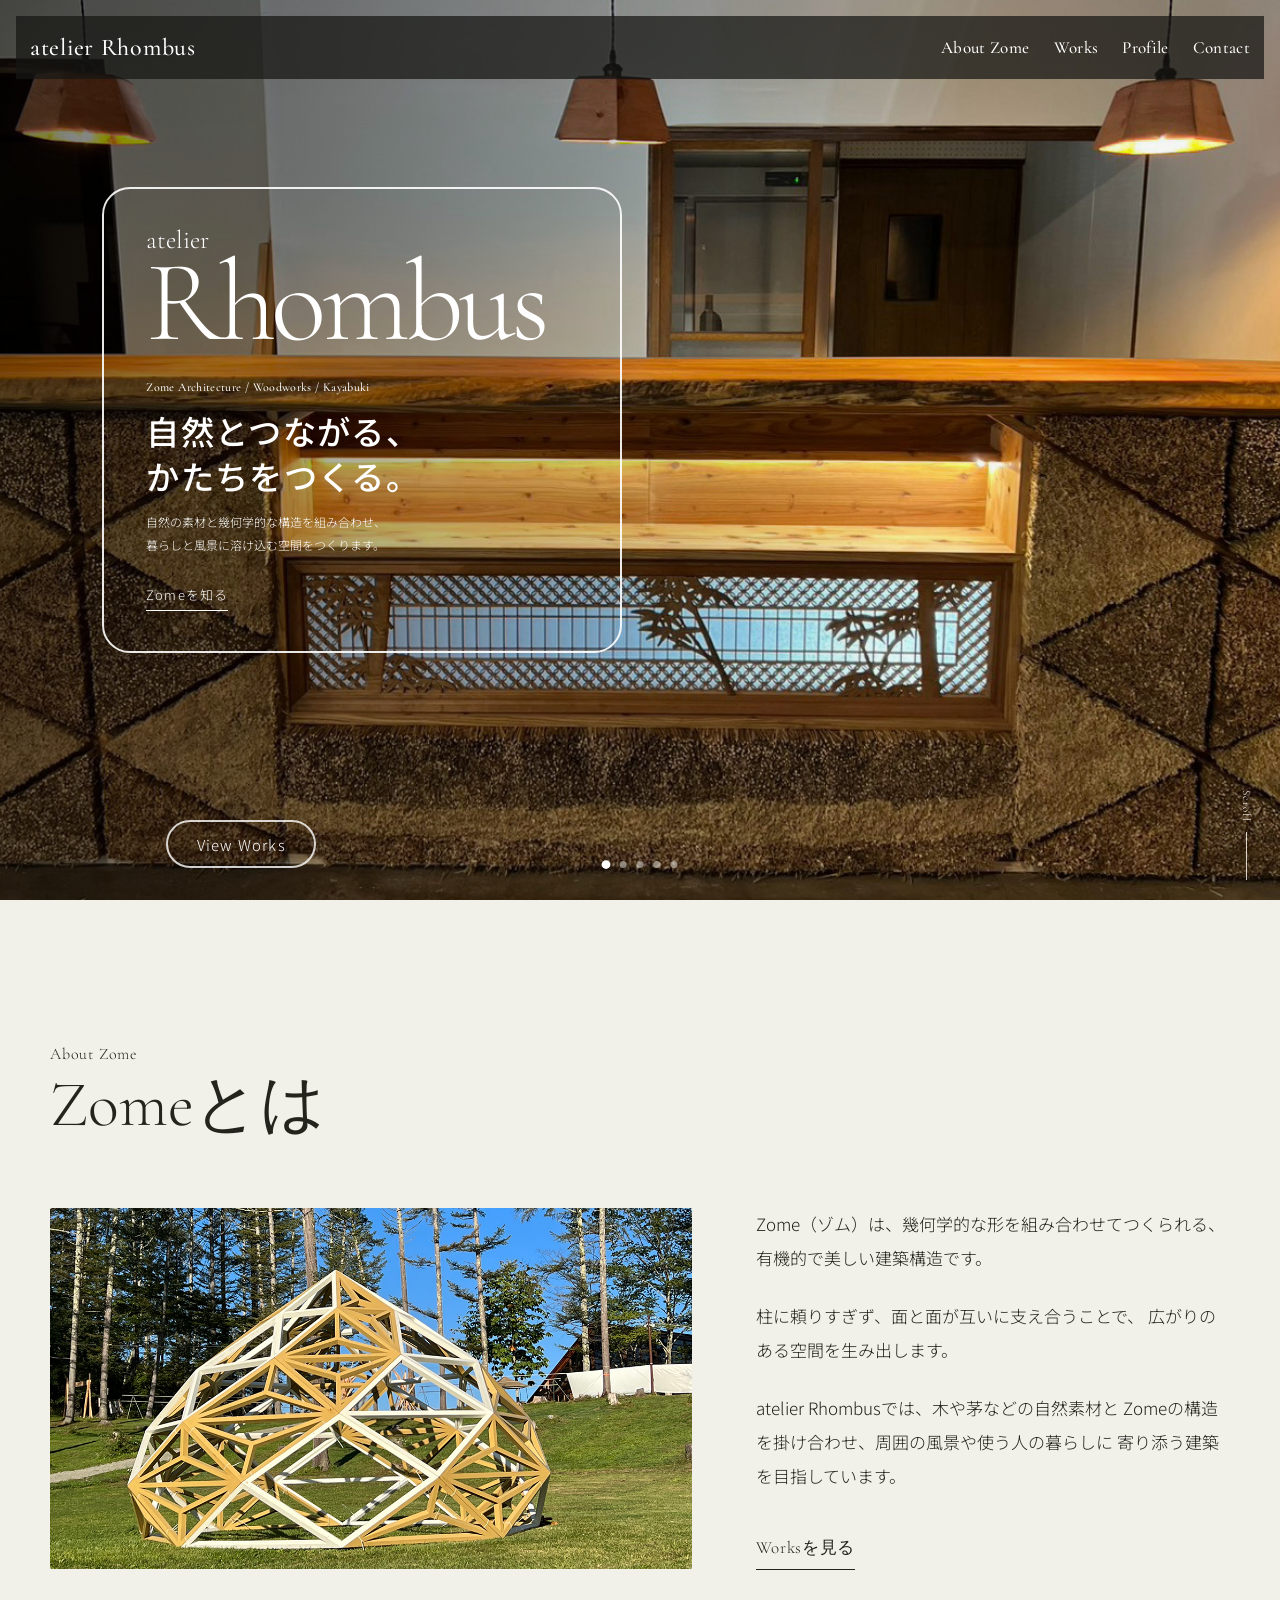
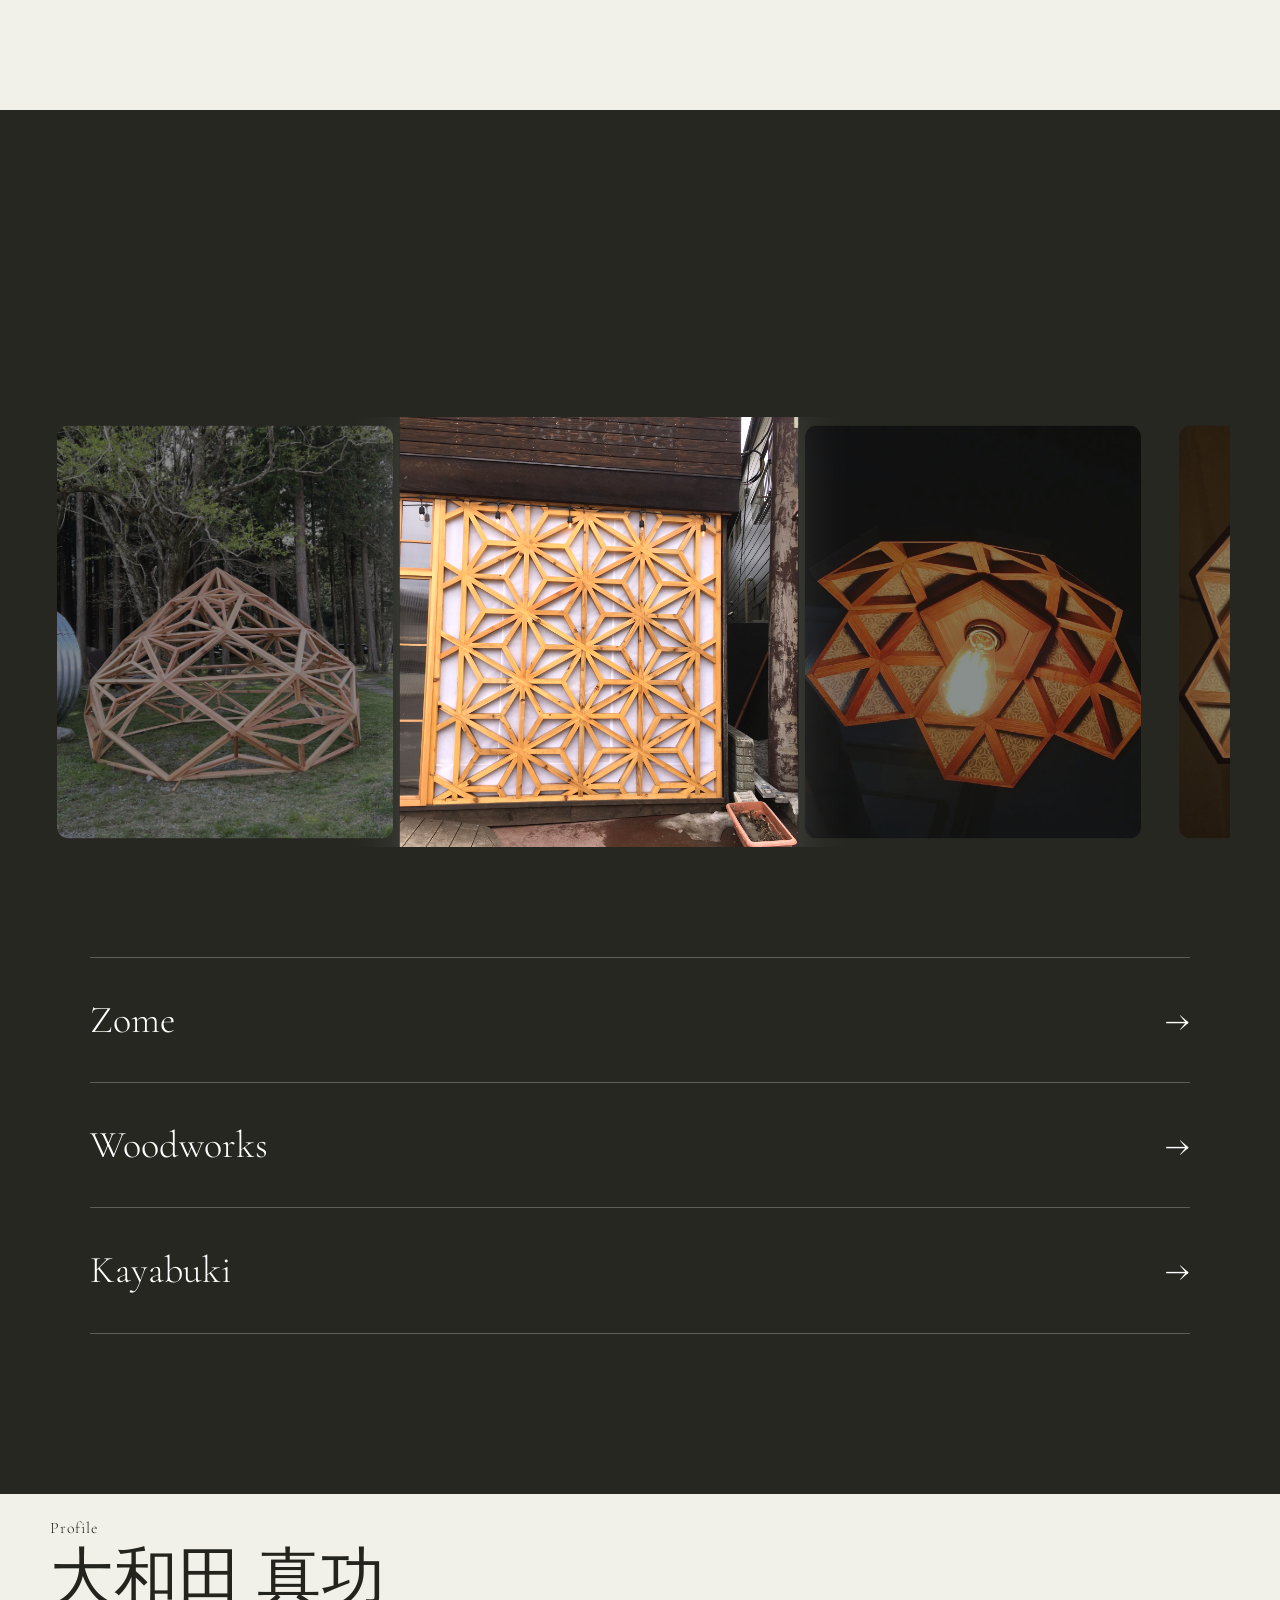
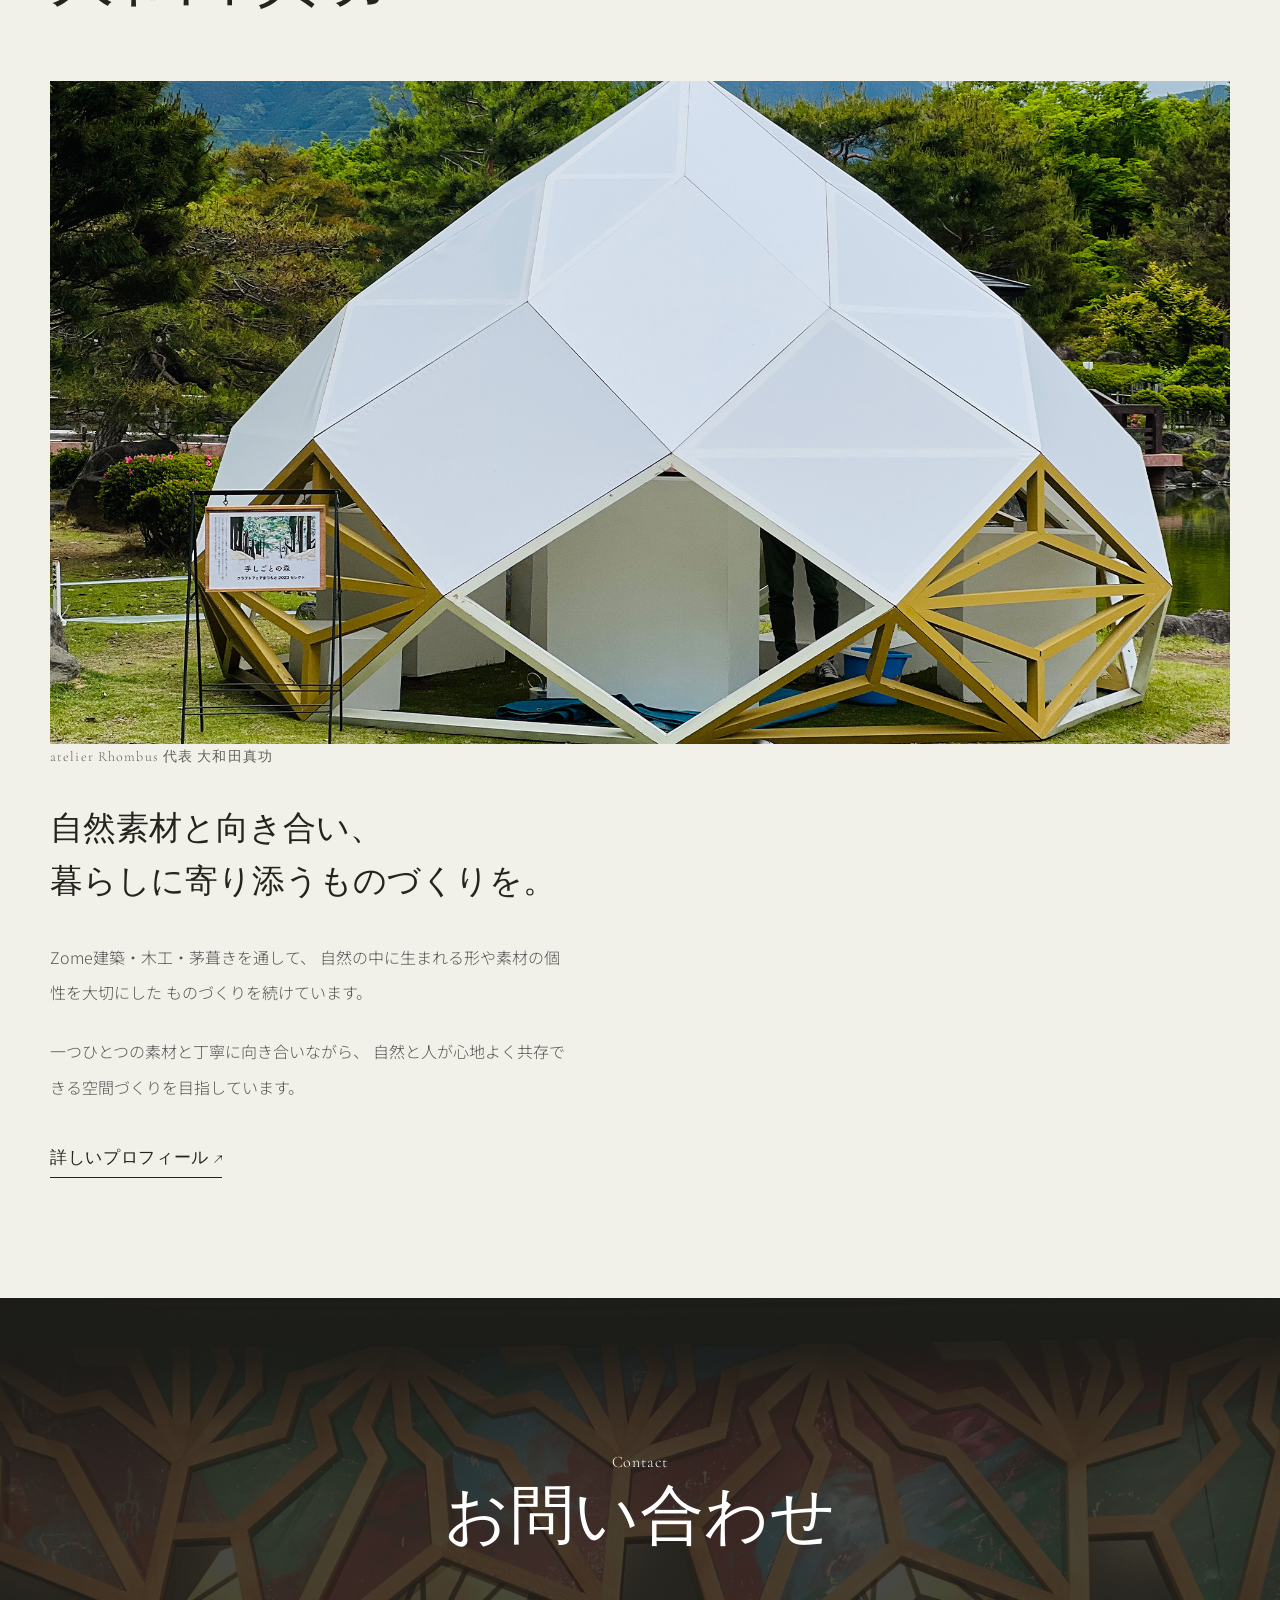
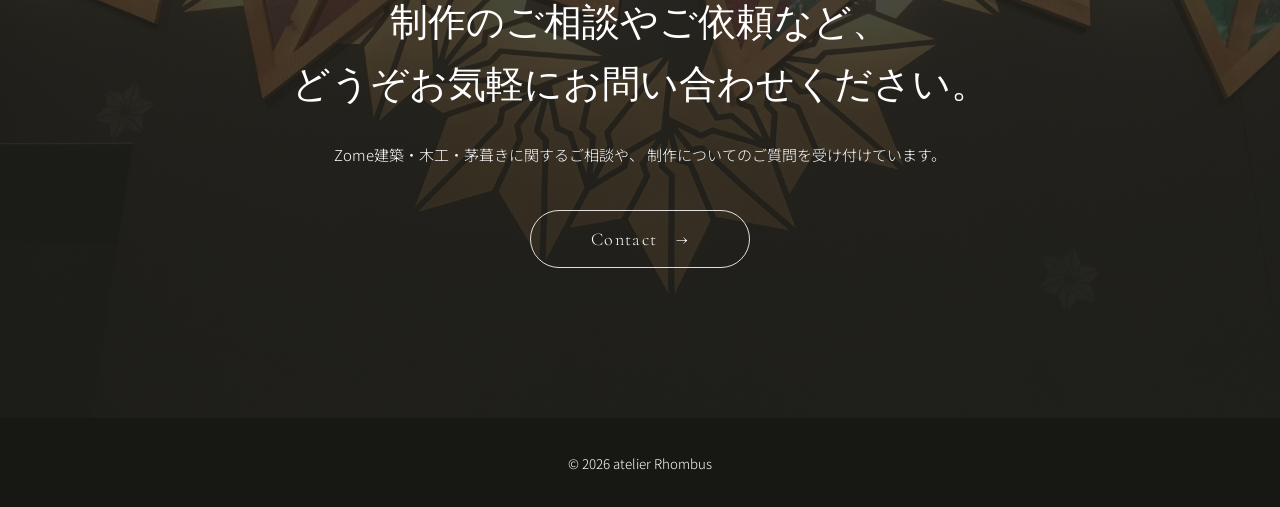
==== commit 3fa9bea9: "Update Zome image and Works hover" ====
--- a/index.html
+++ b/index.html
@@ -73,13 +73,13 @@
   <img
     class="hero-image is-active"
     src="images/top_slide_01.jpg"
-    alt="屋外に設置されたZome建築"
+    alt="茅葺什器"
   >
 
   <img
     class="hero-image"
     src="images/top_slide_02.jpg"
-    alt="Zome制作の作業風景"
+    alt="緑の照明"
   >
 
   <img
@@ -179,7 +179,7 @@
 
             <img
               class="zome-image"
-              src="images/hero-main.jpg"
+              src="images/about-zome.jpg"
               alt="atelier Rhombusが制作するZome建築"
             >
 
--- a/css/style.css
+++ b/css/style.css
@@ -154,6 +154,9 @@
 
   opacity: 0;
   transition: opacity 1.5s ease;
+}
+.hero-image[src*="top_slide_02.jpg"] {
+  object-position: center 20%;
 }
 
 .hero-image.is-active {
@@ -372,7 +375,7 @@
   display: grid;
   grid-template-columns: minmax(0, 1.15fr) minmax(300px, 0.85fr);
   align-items: center;
-  gap: clamp(40px, 7vw, 100px);
+  gap: clamp(40px, 5vw, 70px);
 }
 
 .zome-image-wrap {
@@ -381,12 +384,11 @@
 }
 
 .zome-image {
-  aspect-ratio: 5 / 4;
-  object-fit: cover;
+    object-fit: cover;
 }
 
 .zome-text {
-  font-size: 15px;
+  font-size: 17px;
 }
 
 .zome-text p {
@@ -490,6 +492,22 @@
   font-family: "Cormorant Garamond", serif;
   font-size: 38px;
   text-decoration: none;
+}
+
+.works-link span:last-child {
+  transition: transform 0.3s ease;
+}
+
+.works-link:hover span:last-child {
+  transform: translateX(10px);
+}
+
+.works-link {
+  transition: transform 0.3s ease;
+}
+
+.works-link:hover {
+  transform: translateX(6px);
 }
 
 /* =========================
@@ -923,6 +941,7 @@
 .works-marquee {
   padding: 18px 0;
 }
+
 }
 /* ==============================
    Zome Detail
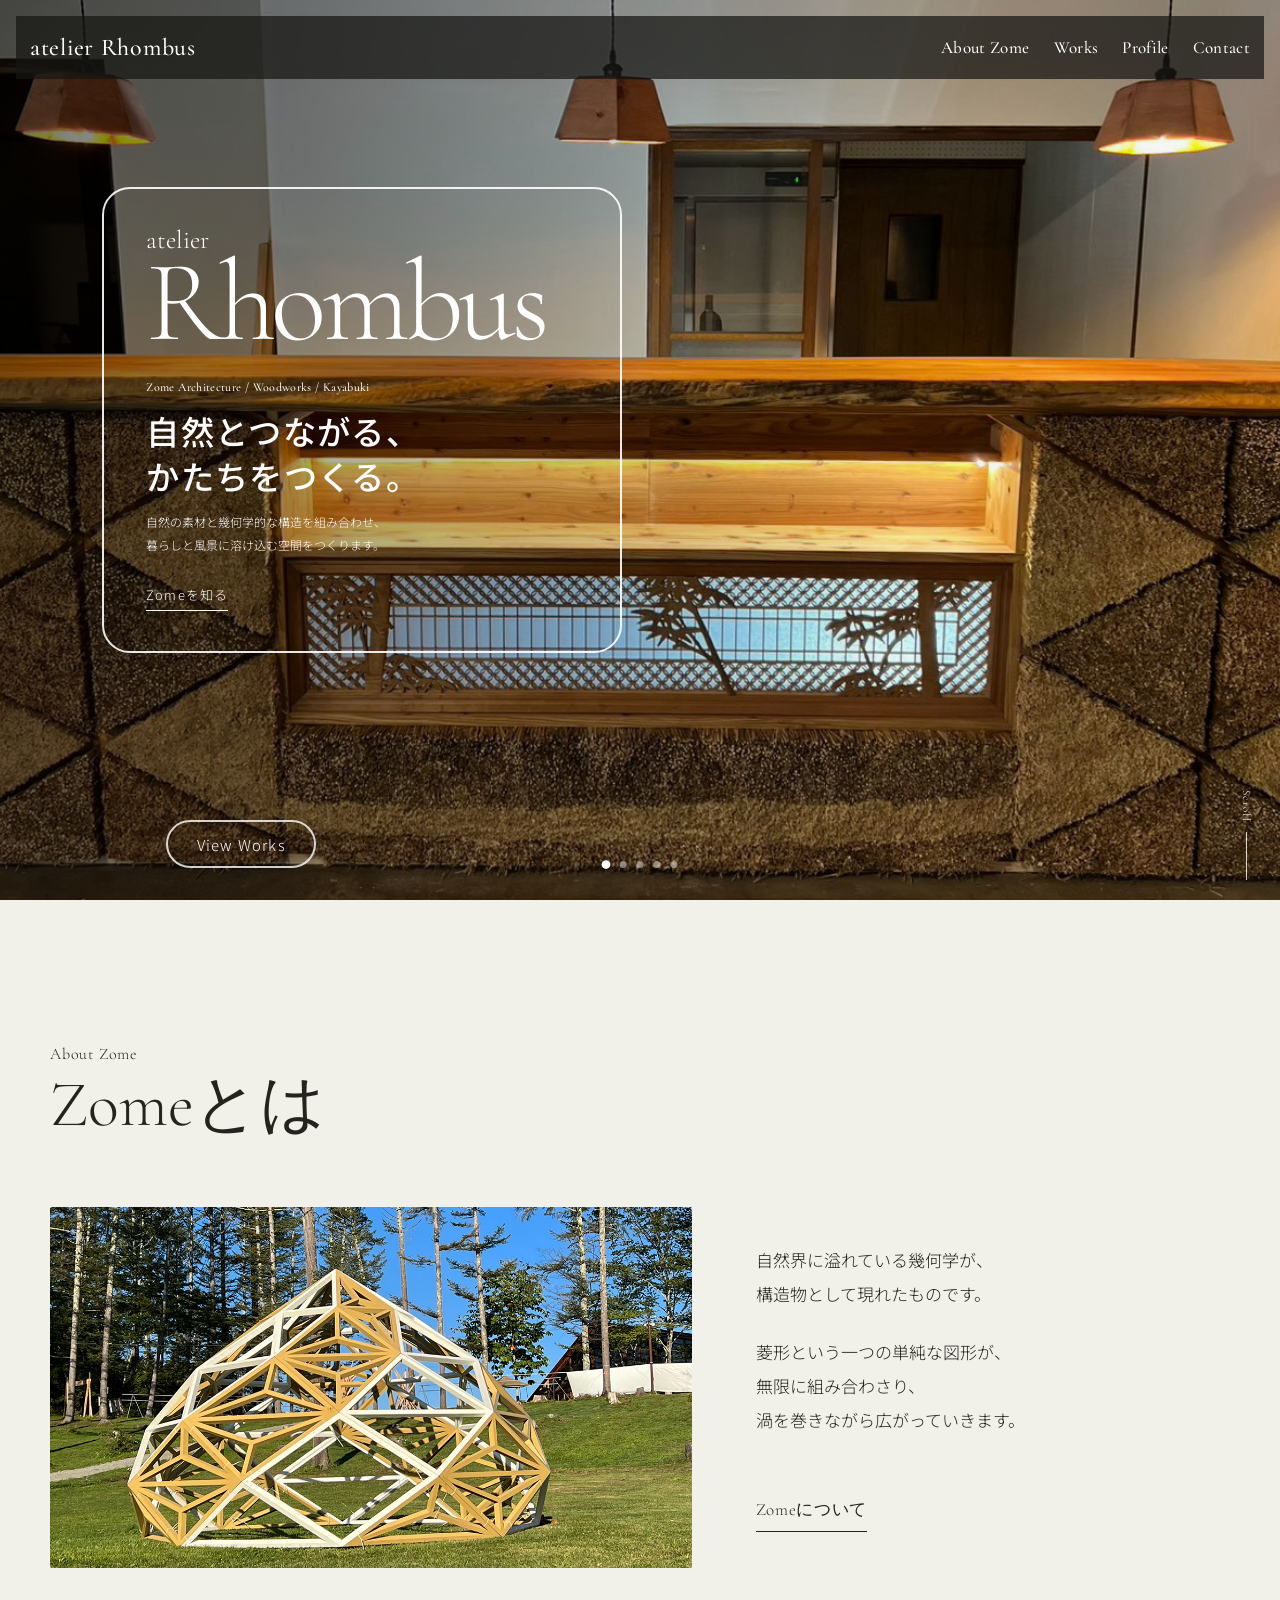
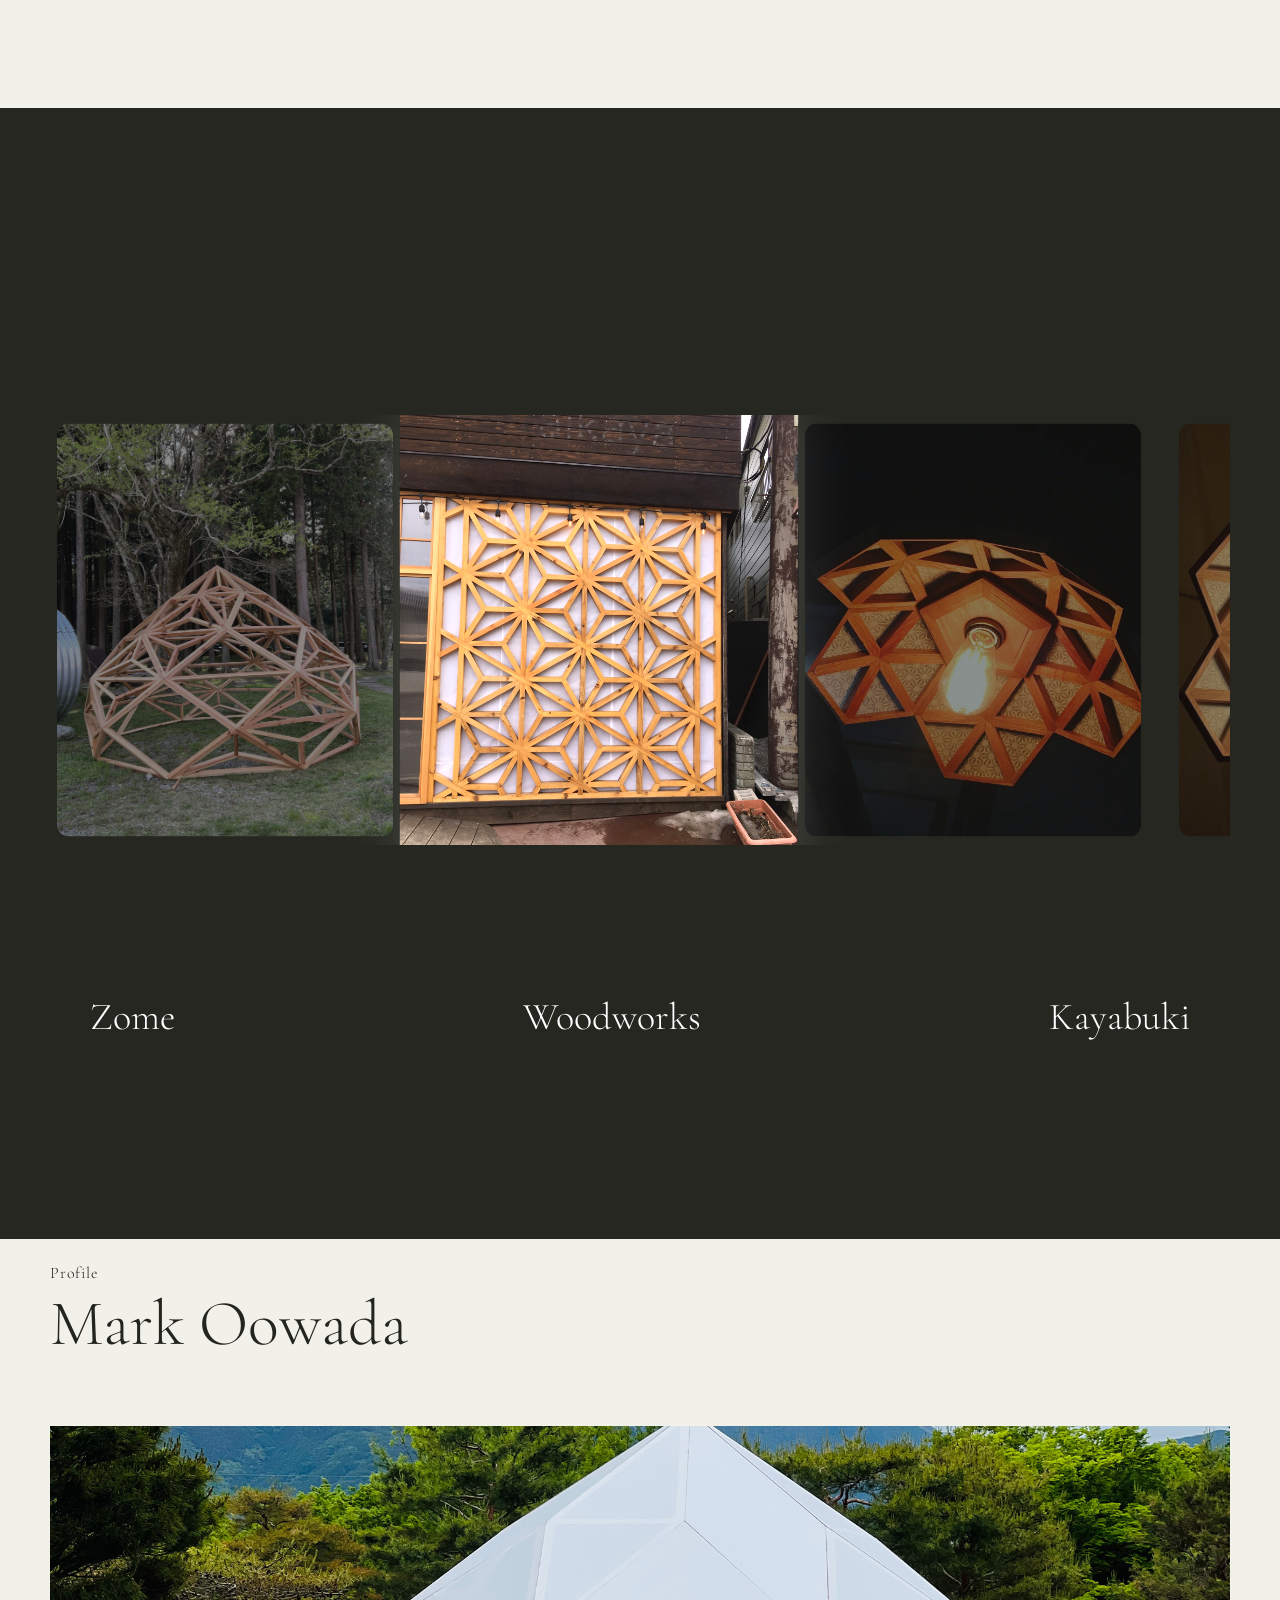
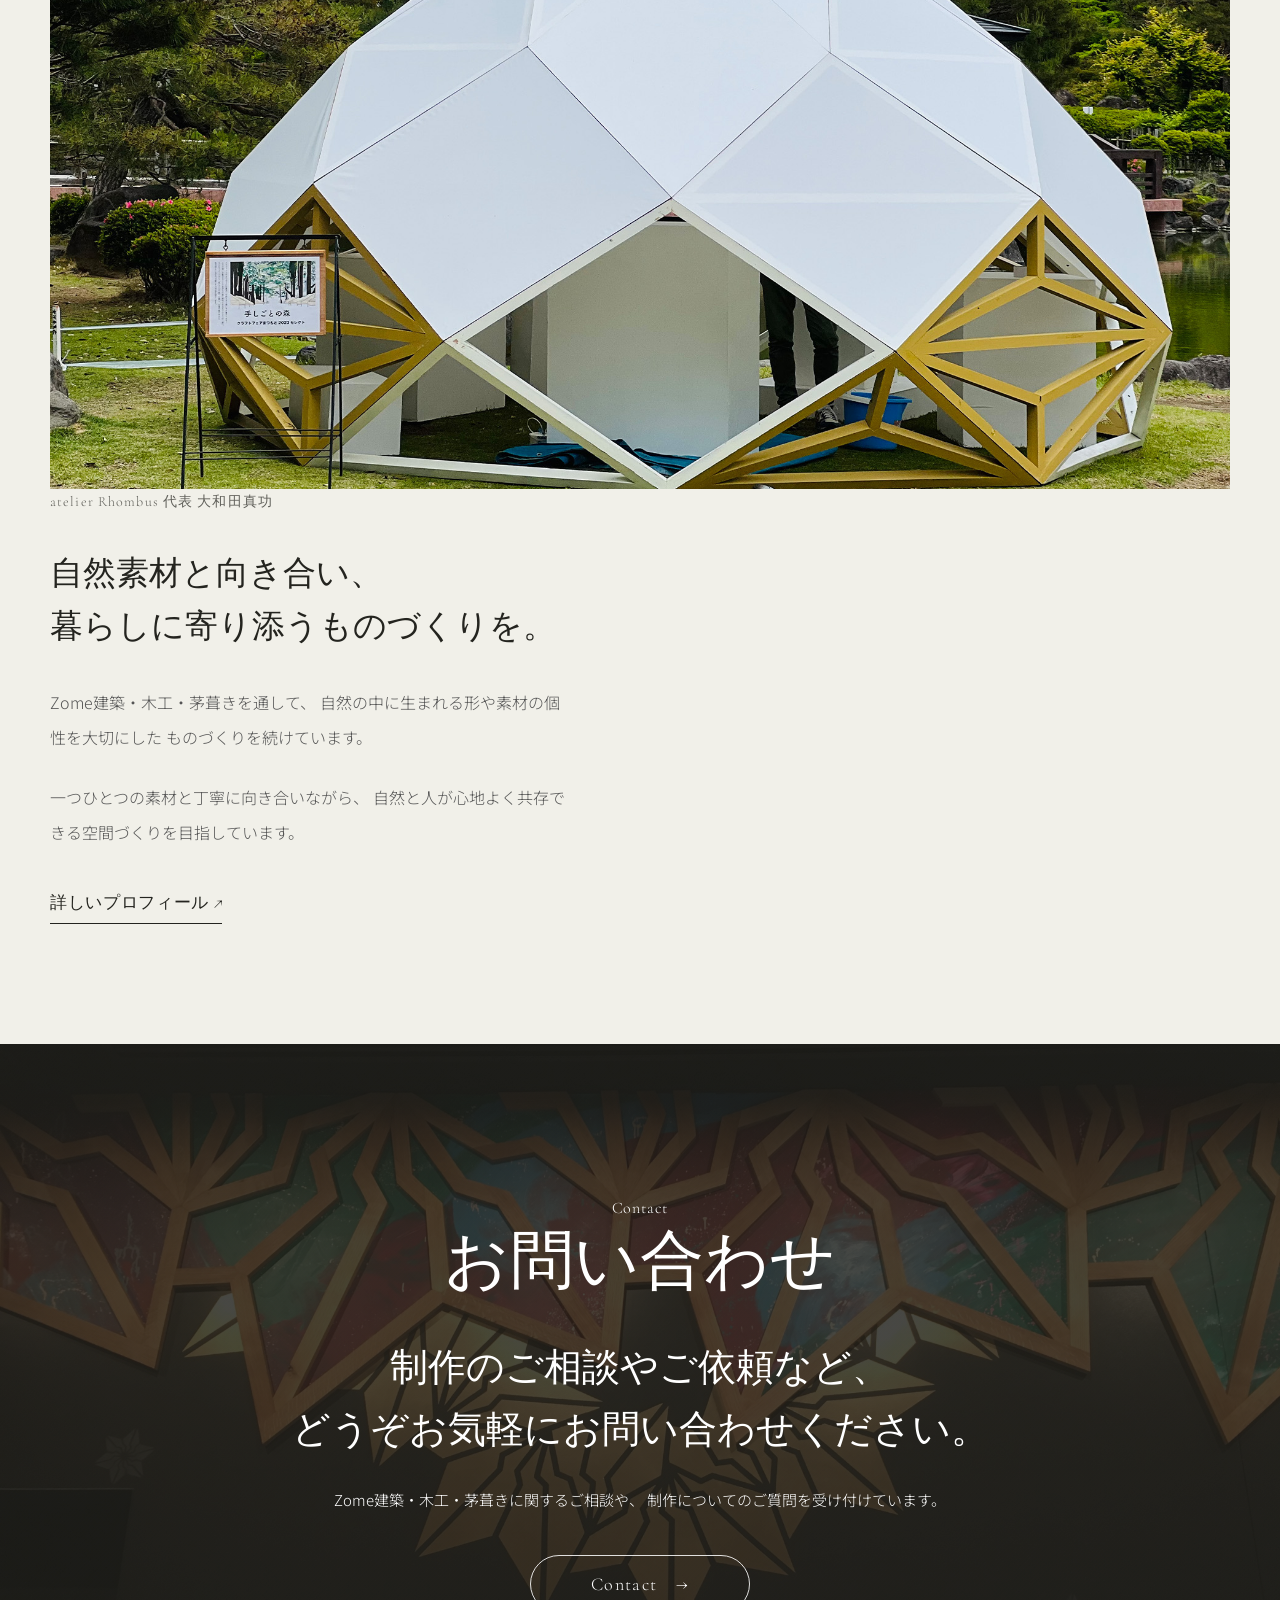
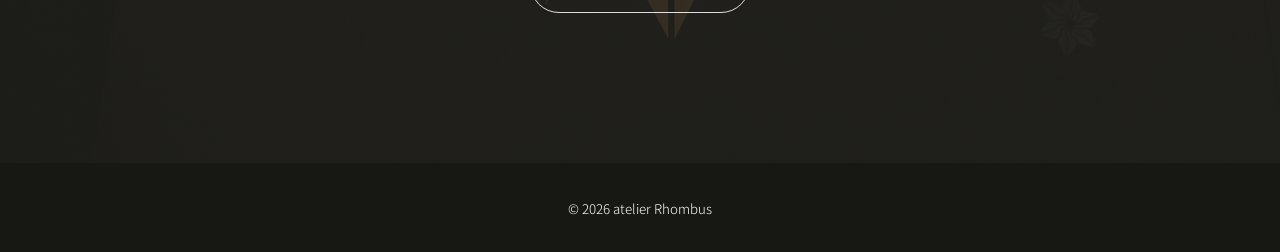
==== commit 7a9628cf: "Update profile and works layout" ====
--- a/index.html
+++ b/index.html
@@ -186,28 +186,21 @@
           </div>
 
           <div class="zome-text fade-up">
-
-            <p>
-              Zome（ゾム）は、幾何学的な形を組み合わせてつくられる、
-              有機的で美しい建築構造です。
-            </p>
-
-            <p>
-              柱に頼りすぎず、面と面が互いに支え合うことで、
-              広がりのある空間を生み出します。
-            </p>
-
-            <p>
-              atelier Rhombusでは、木や茅などの自然素材と
-              Zomeの構造を掛け合わせ、周囲の風景や使う人の暮らしに
-              寄り添う建築を目指しています。
-            </p>
-
-            <a class="text-link" href="#works">
-              Worksを見る
-            </a>
-
-          </div>
+  <p>
+  自然界に溢れている幾何学が、<br>
+  構造物として現れたものです。
+</p>
+
+<p>
+  菱形という一つの単純な図形が、<br>
+  無限に組み合わさり、<br>
+  渦を巻きながら広がっていきます。
+</p>
+
+  <a class="text-link" href="zome.html">
+    Zomeについて
+  </a>
+</div>
 
         </div>
 
@@ -262,19 +255,16 @@
 </div> <!-- section-inner -->
 <div class="works-links">
   <a href="zome.html" class="works-link">
-    <span>Zome</span>
-    <span>→</span>
-  </a>
-
-  <a href="woodworks.html" class="works-link">
-    <span>Woodworks</span>
-    <span>→</span>
-  </a>
-
-  <a href="kayabuki.html" class="works-link">
-    <span>Kayabuki</span>
-    <span>→</span>
-  </a>
+  <span>Zome</span>
+</a>
+
+<a href="woodworks.html" class="works-link">
+  <span>Woodworks</span>
+</a>
+
+<a href="kayabuki.html" class="works-link">
+  <span>Kayabuki</span>
+</a>
 </div>
 </section>
 
@@ -291,7 +281,7 @@
       </p>
 
       <h2 class="section-title">
-        大和田 真功
+        Mark Oowada
       </h2>
 
     </div>
--- a/css/style.css
+++ b/css/style.css
@@ -391,6 +391,10 @@
   font-size: 17px;
 }
 
+.zome-text .text-link {
+  margin-top: 32px;
+}
+
 .zome-text p {
   margin: 0 0 24px;
 }
@@ -415,6 +419,13 @@
   content: "";
 }
 
+.zome-philosophy {
+  margin: 80px 0;
+}
+
+.zome-philosophy p {
+  line-height: 2;
+}
 
 /* =========================
    Works
@@ -467,6 +478,12 @@
   z-index: 2;
 }
   
+.works-links {
+  display: flex;
+  justify-content: space-between;
+  align-items: center;
+}
+
 @keyframes works-scroll {
   from {
     transform: translateX(0);
@@ -479,7 +496,6 @@
 .works-links {
   width: min(1100px, 90%);
   margin: 110px auto 0;
-  border-top: 1px solid rgba(255, 255, 255, 0.25);
 }
 
 .works-link {
@@ -487,7 +503,6 @@
   justify-content: space-between;
   align-items: center;
   padding: 28px 0;
-  border-bottom: 1px solid rgba(255, 255, 255, 0.25);
   color: var(--color-white);
   font-family: "Cormorant Garamond", serif;
   font-size: 38px;
@@ -569,6 +584,64 @@
   line-height: 2.2;
 }
 
+.profile-philosophy {
+  max-width: 900px;
+  margin: 120px auto 140px;
+  padding: 0 40px;
+}
+
+.profile-philosophy p {
+  font-size: 22px;
+  line-height: 2;
+  letter-spacing: 0.08em;
+}
+
+.profile-philosophy p + p {
+  margin-top: 40px;
+}
+
+.profile-zome {
+  max-width: 900px;
+  margin: 0 auto 140px;
+  padding: 0 40px;
+}
+
+.profile-zome p {
+  font-size: 18px;
+  line-height: 2;
+  letter-spacing: 0.08em;
+}
+
+.profile-zome-image {
+  width: min(1100px, calc(100% - 80px));
+  margin: 0 auto 140px;
+}
+
+.profile-zome-image img {
+  display: block;
+  width: 100%;
+  height: auto;
+}
+.profile-closing {
+  max-width: 900px;
+  margin: 0 auto 140px;
+  padding: 0 40px;
+}
+
+.profile-closing p {
+  font-size: 18px;
+  line-height: 2;
+  letter-spacing: 0.08em;
+  margin-bottom: 32px;
+}
+
+.profile-closing a {
+  display: inline-block;
+  font-size: 14px;
+  letter-spacing: 0.08em;
+  text-decoration: none;
+  color: inherit;
+}
 
 /* =========================
    Contact
